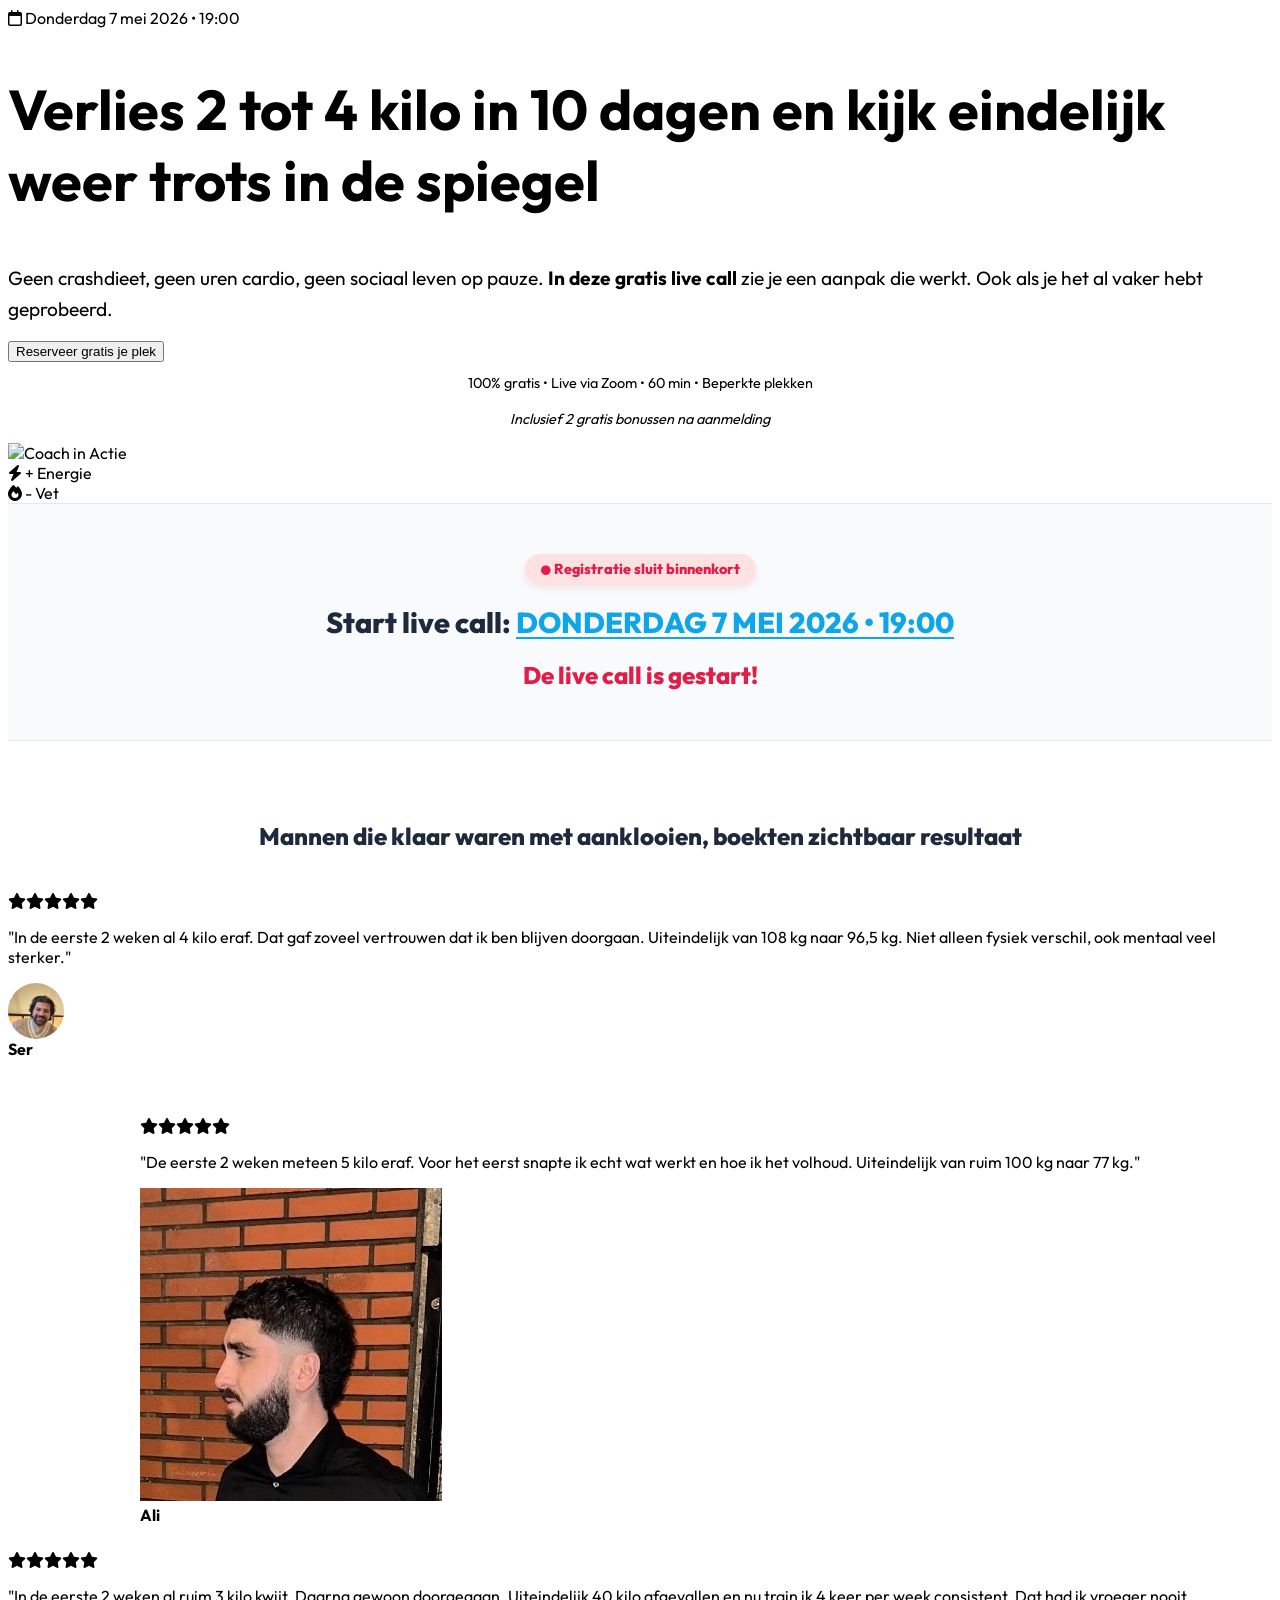
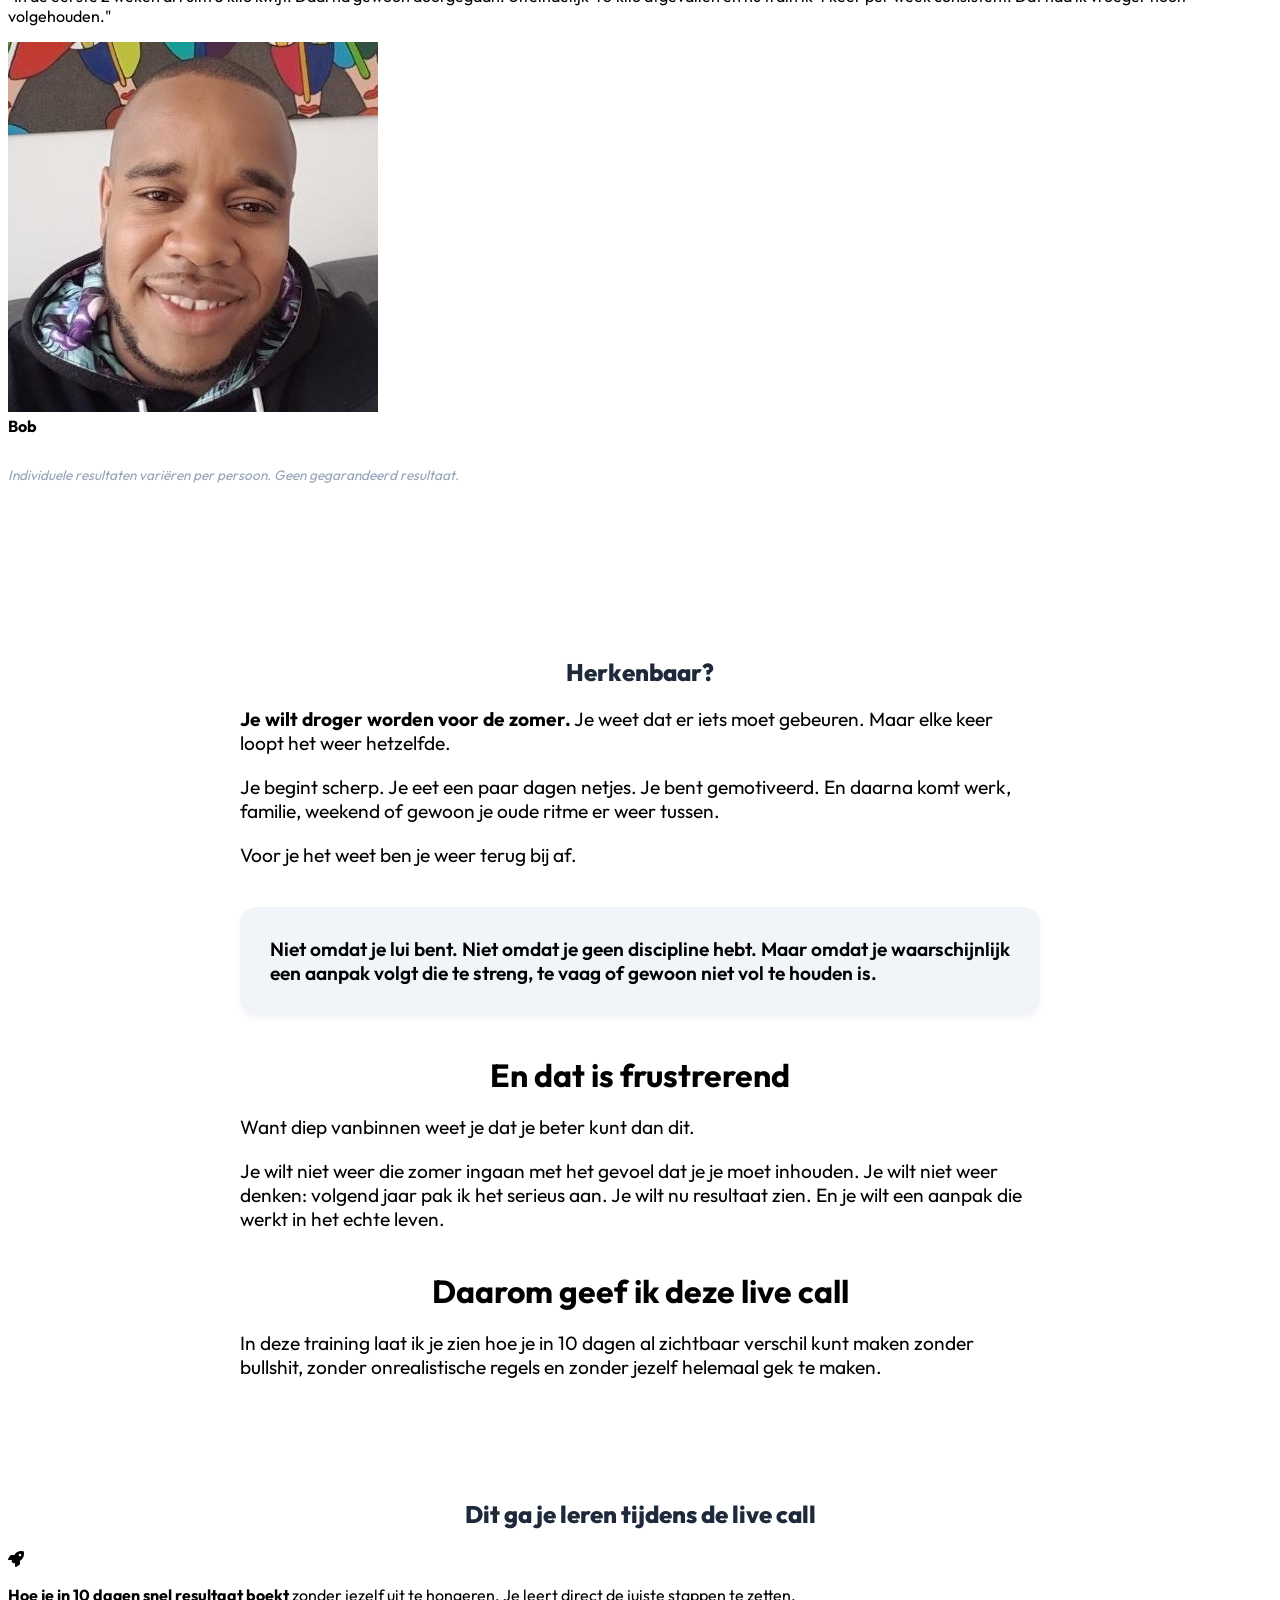
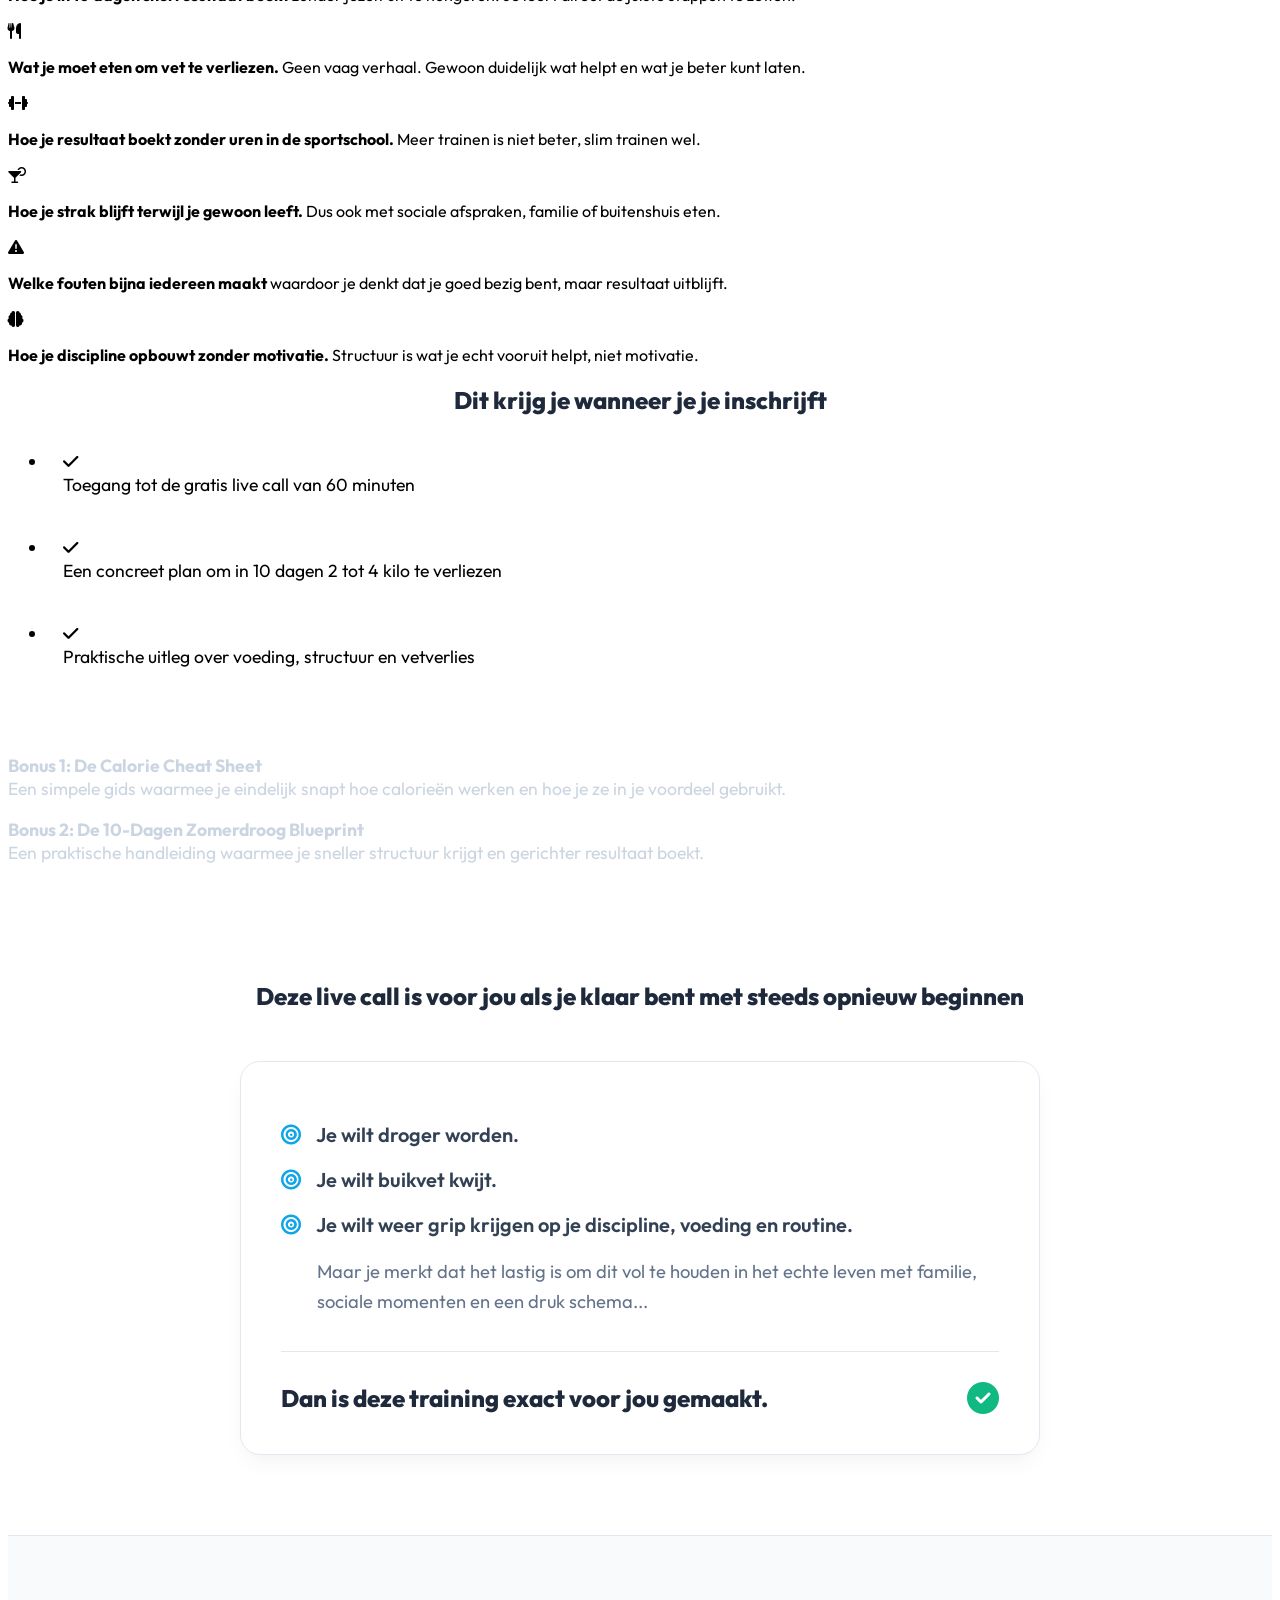
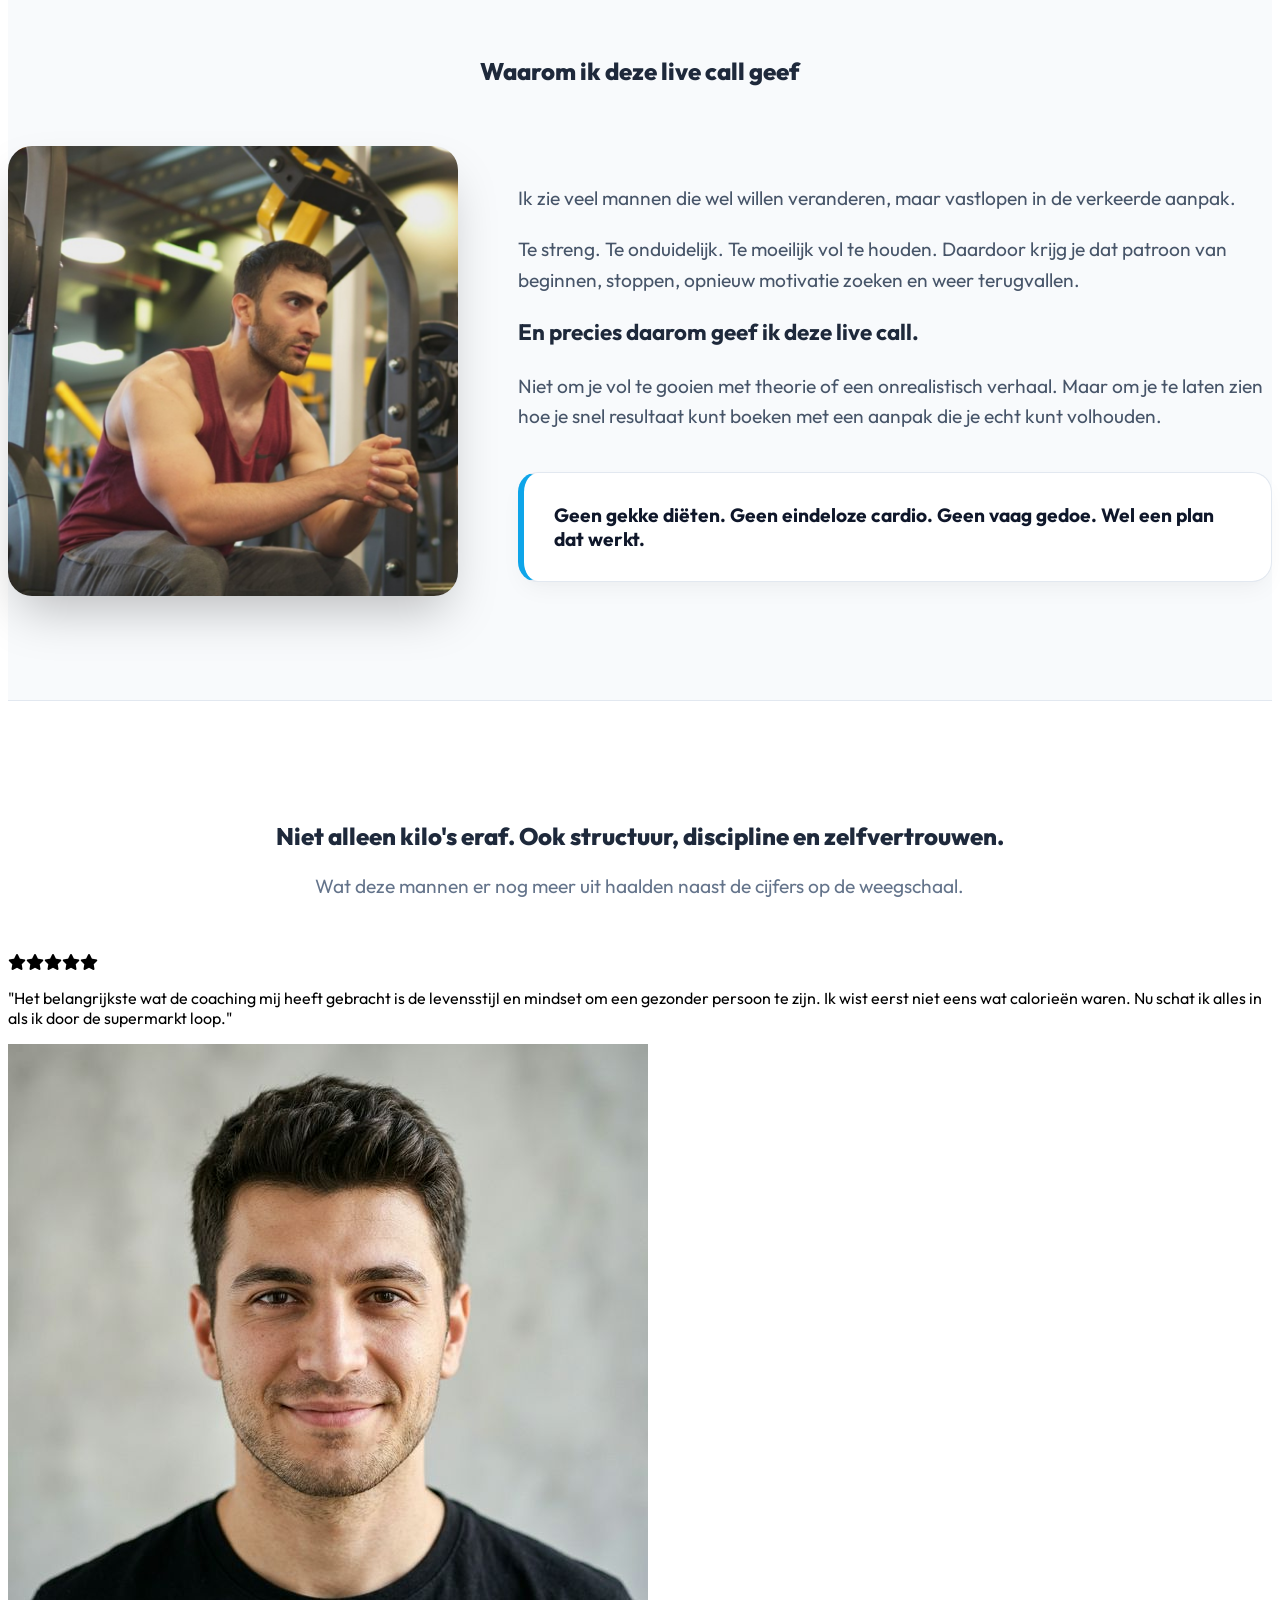
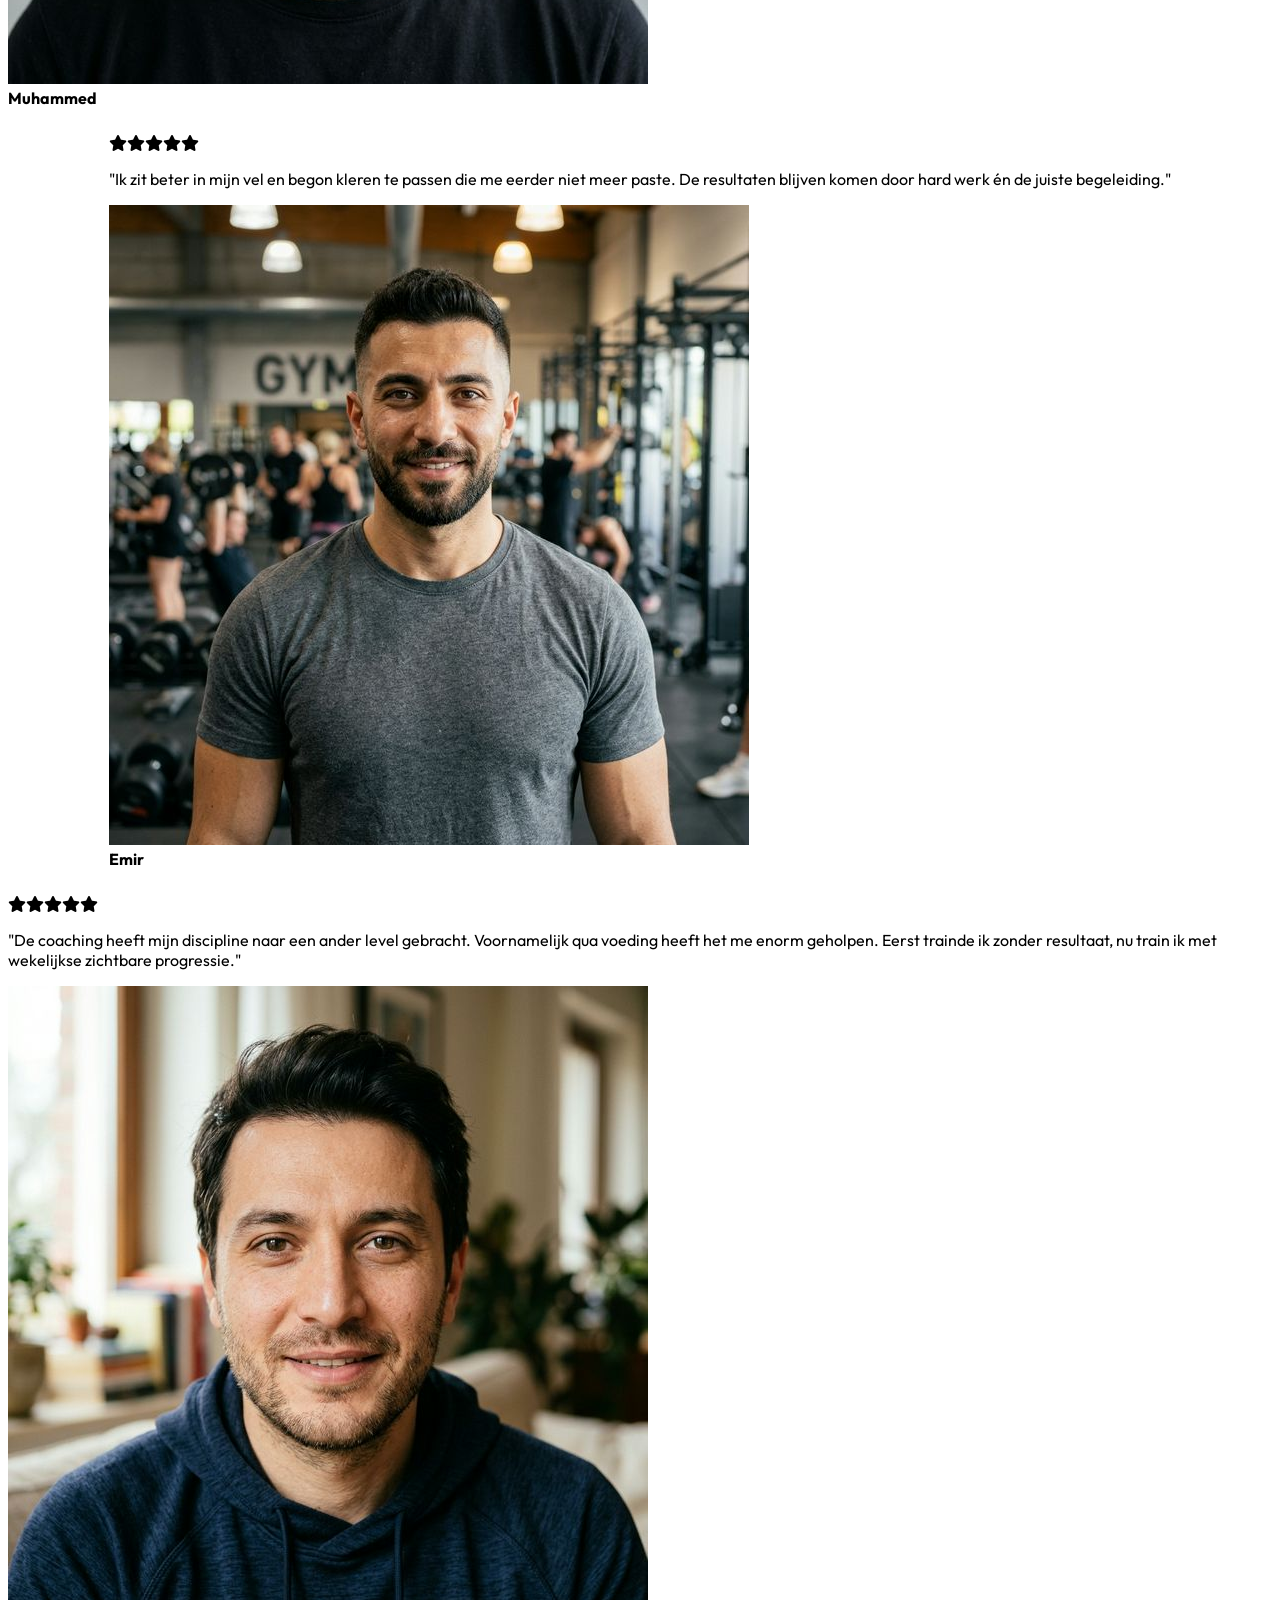
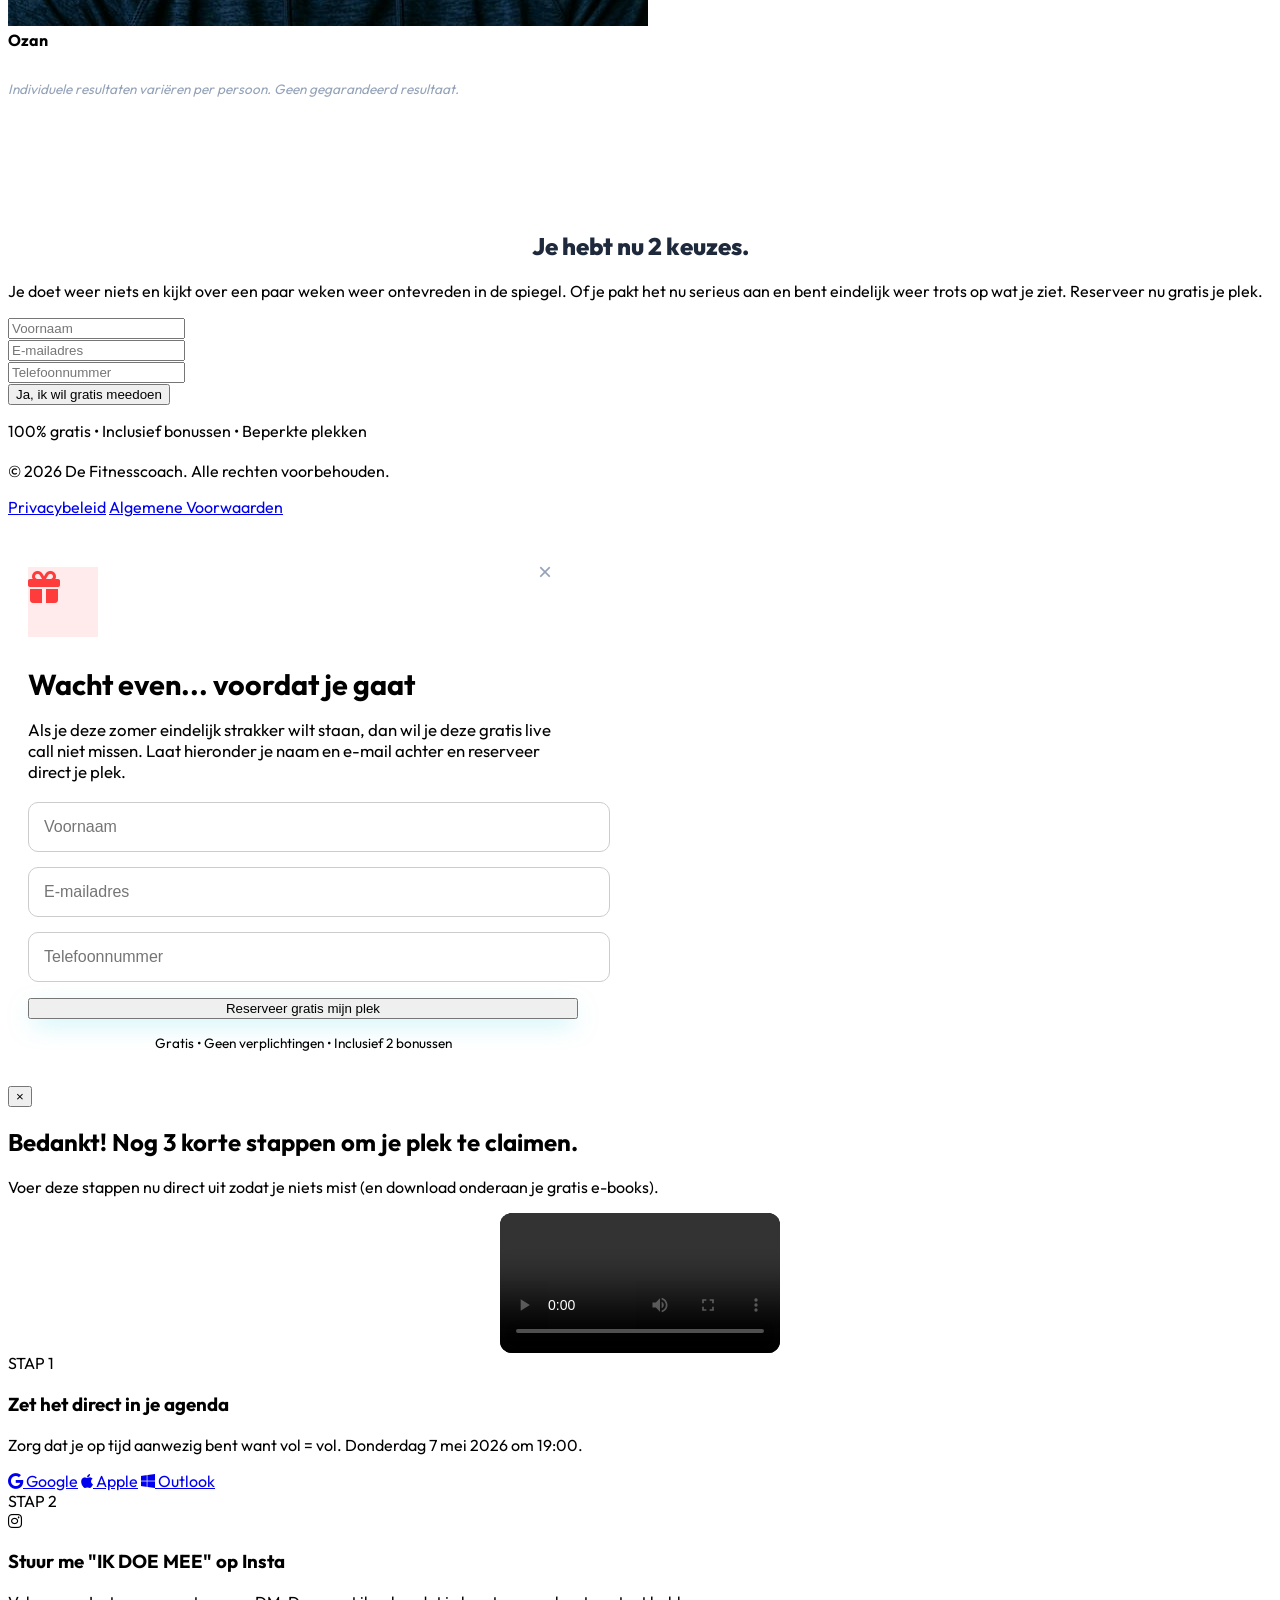
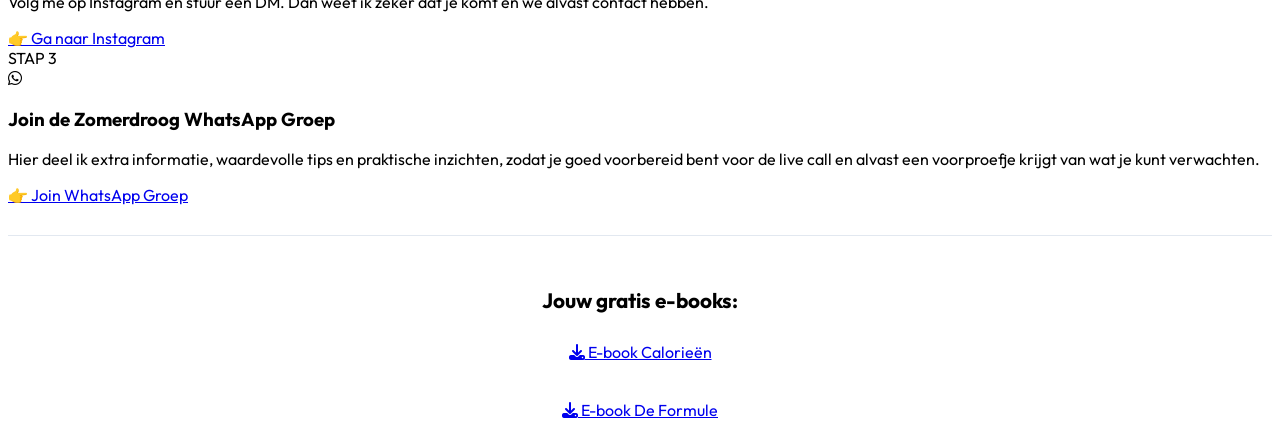
==== index.html @ 8782ac64 "fix(about): rename about-coach.png to .jpg to match real file type Bestand was JPEG-data met een mis" ====
<!DOCTYPE html>
<html lang="nl">
<head>
    <meta charset="UTF-8">
    <meta name="viewport" content="width=device-width, initial-scale=1.0">
    <title>Zomer Droog Challenge | Gratis live call 7 mei 2026 | De Fitnesscoach</title>
    <!-- Google Fonts -->
    <link rel="preconnect" href="https://fonts.googleapis.com">
    <link rel="preconnect" href="https://fonts.gstatic.com" crossorigin>
    <link href="https://fonts.googleapis.com/css2?family=Outfit:wght@300;400;600;700;800&display=swap" rel="stylesheet">
    <!-- FontAwesome -->
    <link rel="stylesheet" href="https://cdnjs.cloudflare.com/ajax/libs/font-awesome/6.4.0/css/all.min.css">
    <link rel="stylesheet" href="https://zomerdroog-webinar.vercel.app/style.css?v=2.0.0">

    <!-- Meta Pixel Code -->
    <script>
    !function(f,b,e,v,n,t,s)
    {if(f.fbq)return;n=f.fbq=function(){n.callMethod?
    n.callMethod.apply(n,arguments):n.queue.push(arguments)};
    if(!f._fbq)f._fbq=n;n.push=n;n.loaded=!0;n.version='2.0';
    n.queue=[];t=b.createElement(e);t.async=!0;
    t.src=v;s=b.getElementsByTagName(e)[0];
    s.parentNode.insertBefore(t,s)}(window, document,'script',
    'https://connect.facebook.net/en_US/fbevents.js');
    // We send Variant A to facebook to track for the future tool
    fbq('init', '1420714789305158');
    fbq('track', 'PageView', { variant: 'A' });
    </script>
    <noscript><img height="1" width="1" style="display:none"
    src="https://www.facebook.com/tr?id=1420714789305158&ev=PageView&noscript=1"
    /></noscript>
    <!-- End Meta Pixel Code -->

    <style>
        body { font-family: 'Outfit', sans-serif; }
        .section-white { background-color: #ffffff !important; }
        .section-gray { background-color: #f8fafc !important; border-top: 1px solid #e2e8f0; border-bottom: 1px solid #e2e8f0; }
        .section-title { text-align: center; color: #1e293b; font-weight: 800; }
        
        .vantafit-card {
            background: #ffffff; 
            border: 1px solid #e2e8f0; 
            padding: 40px; 
            border-radius: 20px; 
            box-shadow: 0 10px 25px -5px rgba(0, 0, 0, 0.05), 0 8px 10px -6px rgba(0, 0, 0, 0.01);
            text-align: left;
        }

        .countdown-container { display: flex; justify-content: center; gap: 15px; margin-top: 20px; }
        .countdown-box { background: #1e293b; color: white; padding: 15px 20px; border-radius: 12px; min-width: 80px; text-align: center; box-shadow: 0 10px 15px -3px rgba(0,0,0,0.1); }
        .countdown-number { font-size: 2.2rem; font-weight: 800; line-height: 1; }
        .countdown-label { font-size: 0.75rem; text-transform: uppercase; letter-spacing: 1px; color: #94a3b8; display: block; margin-top: 5px; font-weight: 600; }

        .pas-section { background-color: var(--bg-light); padding: 80px 0; }
        .pas-content { max-width: 800px; margin: 0 auto; text-align: center;}
        .pas-content p { font-size: 1.2rem; margin-bottom: 20px; text-align: left;}
        .pas-highlight { background: #f1f5f9; border-radius: 16px; padding: 30px; margin: 40px 0; font-weight: 600; text-align: center; box-shadow: 0 4px 6px -1px rgba(0,0,0,0.05); }
        
        .sticky-mobile-cta { display: none; position: fixed; bottom: 0; left: 0; width: 100%; background: #ffffff; padding: 15px; box-shadow: 0 -5px 15px rgba(0,0,0,0.1); z-index: 900; }
        @media (max-width: 768px) { .sticky-mobile-cta { display: block; } .about-container { flex-direction: column; } .vantafit-card { padding: 25px; } }

        .popup-modal { position: fixed; top: 0; left: 0; width: 100%; height: 100%; background: rgba(0,0,0,0.6); backdrop-filter: blur(5px); z-index: 1000; display: none; align-items: center; justify-content: center; opacity: 0; transition: opacity 0.3s; }
        .popup-modal.show { display: flex; opacity: 1; }
        .popup-content { background: #fff; padding: 40px; border-radius: 20px; max-width: 450px; width: 90%; position: relative; transform: scale(0.9); transition: transform 0.3s; }
        .popup-modal.show .popup-content { transform: scale(1); }
        .close-popup { position: absolute; top: 15px; right: 20px; font-size: 24px; background: none; border: none; cursor: pointer; color: #94a3b8; }
        .close-popup:hover { color: #1e2a31; }
    </style>
</head>
<body>
    <!-- Hidden iframe for silent form submissions -->
    <iframe name="hidden_iframe" id="hidden_iframe" style="display:none;"></iframe>

    <!-- Popup Form (Triggers from Hero & Mobile Sticky) -->
    <div id="enroll-modal" class="popup-modal">
        <div class="popup-content text-center">
            <button class="close-popup" onclick="closeEnrollModal()">&times;</button>
            <h3 style="font-size: 1.8rem; margin-bottom: 10px;">Reserveer gratis je plek</h3>
            <p style="font-size: 1rem; color: var(--text-muted); margin-bottom: 25px;">Laat hieronder je naam en e-mail achter om direct je plek te bemachtigen.</p>
            
            <form class="optin-form" action="https://defitnesscoach.activehosted.com/proc.php" method="POST">
                <input type="hidden" name="u" value="8" />
                <input type="hidden" name="f" value="8" />
                <input type="hidden" name="s" />
                <input type="hidden" name="c" value="0" />
                <input type="hidden" name="m" value="0" />
                <input type="hidden" name="act" value="sub" />
                <input type="hidden" name="v" value="2" />
                <input type="hidden" name="or" value="9a091e8d-ec0c-4a19-a2ee-9b3ac3ea4986" />
                
                <div class="form-group">
                    <input type="text" name="firstname" placeholder="Voornaam" required style="width: 100%; padding: 15px; border-radius: 10px; border: 1px solid #ccc; font-size: 1rem;">
                </div>
                <div class="form-group" style="margin-top: 15px;">
                    <input type="email" name="email" placeholder="E-mailadres" required style="width: 100%; padding: 15px; border-radius: 10px; border: 1px solid #ccc; font-size: 1rem;">
                </div>
                <div class="form-group" style="margin-top: 15px;">
                    <input type="tel" name="phone" placeholder="Telefoonnummer" required pattern="[0-9+\s\-()]{8,}" style="width: 100%; padding: 15px; border-radius: 10px; border: 1px solid #ccc; font-size: 1rem;">
                </div>
                <button type="submit" class="btn btn-primary btn-large cta-btn" style="width: 100%; margin-top: 15px;">
                    Ja, ik wil gratis meedoen
                </button>
            </form>
            <p style="font-size: 0.85rem; margin-top: 15px; color: var(--text-muted);">100% gratis &bull; Inclusief bonussen &bull; Beperkte plekken</p>
        </div>
    </div>

    <!-- 1. Hero -->
    <section class="hero">
        <div class="container hero-content">
            <div class="hero-text">
                <div class="badge"><i class="fa-regular fa-calendar"></i> Donderdag 7 mei 2026 &bull; 19:00</div>
                <h1 class="headline" style="font-size: 3.5rem;">Verlies 2 tot 4 kilo in 10 dagen en kijk eindelijk weer trots in de spiegel</h1>
                <h2 class="subheadline" style="font-size: 1.2rem; font-weight: 400; line-height: 1.6;">Geen crashdieet, geen uren cardio, geen sociaal leven op pauze. <strong>In deze gratis live call</strong> zie je een aanpak die werkt. Ook als je het al vaker hebt geprobeerd.</h2>
                
                <button onclick="openEnrollModal()" class="btn btn-primary btn-large">Reserveer gratis je plek</button>
                <p class="fud-text text-sm mt-2 opacity-80" style="font-size: 0.9em; margin-top: 12px; text-align: center;">100% gratis &bull; Live via Zoom &bull; 60 min &bull; Beperkte plekken<br><br><i>Inclusief 2 gratis bonussen na aanmelding</i></p>
            </div>
            <div class="hero-image">
                <div class="image-wrapper">
                    <img src="https://zomerdroog-webinar.vercel.app/hero.jpg" alt="Coach in Actie" class="real-hero-image">
                    <div class="floating-badge top-right">
                        <i class="fa-solid fa-bolt"></i> + Energie
                    </div>
                    <div class="floating-badge bottom-left">
                        <i class="fa-solid fa-fire"></i> - Vet
                    </div>
                </div>
            </div>
        </div>
    </section>

    <!-- Urgency Timer Banner -->
    <div class="section-gray" style="padding: 50px 20px; text-align: center; position: relative; z-index: 10;">
        <div style="max-width: 800px; margin: 0 auto;">
            <div style="display: inline-block; background: #fee2e2; color: #e11d48; font-weight: 800; padding: 6px 16px; border-radius: 20px; font-size: 0.9rem; margin-bottom: 20px; box-shadow: 0 4px 6px rgba(225, 29, 72, 0.1);">
                <i class="fa-solid fa-circle" style="font-size: 0.6rem; animation: pulse 2s infinite;"></i> Registratie sluit binnenkort
            </div>
            <h3 style="font-size: 1.8rem; font-weight: 800; margin: 0 0 20px 0; color: #1e293b;">
                Start live call: <span style="color: #0ea5e9; text-decoration: underline; text-underline-offset: 4px;">DONDERDAG 7 MEI 2026 &bull; 19:00</span>
            </h3>
            <div class="countdown-container" id="countdownBanner">
                <div class="countdown-box"><div class="countdown-number" id="cd-days">00</div><span class="countdown-label">Dagen</span></div>
                <div class="countdown-box"><div class="countdown-number" id="cd-hours">00</div><span class="countdown-label">Uren</span></div>
                <div class="countdown-box"><div class="countdown-number" id="cd-mins">00</div><span class="countdown-label">Min</span></div>
                <div class="countdown-box"><div class="countdown-number" id="cd-secs">00</div><span class="countdown-label">Sec</span></div>
            </div>
        </div>
    </div>

    <!-- 2. Direct sociaal bewijs onder de hero -->
    <section class="wall-of-love-section section" style="padding: 60px 0;">
        <div class="container text-center">
            <h2 class="section-title" style="margin-bottom: 20px;">Mannen die klaar waren met aanklooien, boekten zichtbaar resultaat</h2>

            <div class="wall-grid mt-large" style="display: flex; justify-content: center; flex-wrap: wrap; gap: 25px; margin-top: 40px;">
                <div class="wall-col review-card" style="min-height: 200px;">
                    <div class="stars"><i class="fa-solid fa-star"></i><i class="fa-solid fa-star"></i><i class="fa-solid fa-star"></i><i class="fa-solid fa-star"></i><i class="fa-solid fa-star"></i></div>
                    <p class="review-text">"In de eerste 2 weken al 4 kilo eraf. Dat gaf zoveel vertrouwen dat ik ben blijven doorgaan. Uiteindelijk van 108 kg naar 96,5 kg. Niet alleen fysiek verschil, ook mentaal veel sterker."</p>
                    <div class="review-author">
                        <div style="width: 56px; height: 56px; border-radius: 50%; overflow: hidden; border: 2px solid var(--accent-cyan); margin-right: 10px; flex-shrink: 0; box-sizing: content-box;">
                            <img src="Tekst Reviews/ser.jpeg" alt="Ser" style="width: 100%; height: 100%; object-fit: cover; object-position: 50% 22%; transform: scale(1.5); transform-origin: 50% 50%; border: none; display: block;">
                        </div>
                        <div class="author-info"><strong>Ser</strong></div>
                    </div>
                </div>
                <div class="wall-col review-card" style="min-height: 200px;">
                    <div class="stars"><i class="fa-solid fa-star"></i><i class="fa-solid fa-star"></i><i class="fa-solid fa-star"></i><i class="fa-solid fa-star"></i><i class="fa-solid fa-star"></i></div>
                    <p class="review-text">"De eerste 2 weken meteen 5 kilo eraf. Voor het eerst snapte ik echt wat werkt en hoe ik het volhoud. Uiteindelijk van ruim 100 kg naar 77 kg."</p>
                    <div class="review-author">
                        <img src="Tekst Reviews/ali.jpg" alt="Ali">
                        <div class="author-info"><strong>Ali</strong></div>
                    </div>
                </div>
                <div class="wall-col review-card" style="min-height: 200px;">
                    <div class="stars"><i class="fa-solid fa-star"></i><i class="fa-solid fa-star"></i><i class="fa-solid fa-star"></i><i class="fa-solid fa-star"></i><i class="fa-solid fa-star"></i></div>
                    <p class="review-text">"In de eerste 2 weken al ruim 3 kilo kwijt. Daarna gewoon doorgegaan. Uiteindelijk 40 kilo afgevallen en nu train ik 4 keer per week consistent. Dat had ik vroeger nooit volgehouden."</p>
                    <div class="review-author">
                        <img src="Tekst Reviews/bob.jpg" alt="Bob">
                        <div class="author-info"><strong>Bob</strong></div>
                    </div>
                </div>
            </div>
            <p style="margin-top: 30px; font-size: 0.85rem; color: #94a3b8; font-style: italic;">Individuele resultaten variëren per persoon. Geen gegarandeerd resultaat.</p>
        </div>
    </section>

    <!-- 3. PAS-sectie (Problem, Agitation, Solution) -->
    <section class="pas-section">
        <div class="container pas-content">
            <h2 class="section-title">Herkenbaar?</h2>
            <p><strong>Je wilt droger worden voor de zomer.</strong> Je weet dat er iets moet gebeuren. Maar elke keer loopt het weer hetzelfde.</p>
            <p>Je begint scherp. Je eet een paar dagen netjes. Je bent gemotiveerd. En daarna komt werk, familie, weekend of gewoon je oude ritme er weer tussen.</p>
            <p>Voor je het weet ben je weer terug bij af.</p>
            
            <div class="pas-highlight">
                <p style="margin: 0; color: var(--primary-dark);">Niet omdat je lui bent. Niet omdat je geen discipline hebt. Maar omdat je waarschijnlijk een aanpak volgt die te streng, te vaag of gewoon niet vol te houden is.</p>
            </div>

            <h3 style="font-size: 2rem; margin-top: 40px; margin-bottom: 20px;">En dat is frustrerend</h3>
            <p>Want diep vanbinnen weet je dat je beter kunt dan dit.</p>
            <p>Je wilt niet weer die zomer ingaan met het gevoel dat je je moet inhouden. Je wilt niet weer denken: volgend jaar pak ik het serieus aan. Je wilt nu resultaat zien. En je wilt een aanpak die werkt in het echte leven.</p>

            <h3 style="font-size: 2rem; margin-top: 40px; margin-bottom: 20px;">Daarom geef ik deze live call</h3>
            <p>In deze training laat ik je zien hoe je in 10 dagen al zichtbaar verschil kunt maken zonder bullshit, zonder onrealistische regels en zonder jezelf helemaal gek te maken.</p>
        </div>
    </section>

    <!-- 4. Waardeproposities -->
    <section class="learn-section">
        <div class="container">
            <h2 class="section-title text-center">Dit ga je leren tijdens de live call</h2>
            <div class="features-grid">
                <div class="feature-card">
                    <div class="icon-wrap"><i class="fa-solid fa-rocket"></i></div>
                    <p><strong>Hoe je in 10 dagen snel resultaat boekt</strong> zonder jezelf uit te hongeren. Je leert direct de juiste stappen te zetten.</p>
                </div>
                <div class="feature-card">
                    <div class="icon-wrap"><i class="fa-solid fa-utensils"></i></div>
                    <p><strong>Wat je moet eten om vet te verliezen.</strong> Geen vaag verhaal. Gewoon duidelijk wat helpt en wat je beter kunt laten.</p>
                </div>
                <div class="feature-card">
                    <div class="icon-wrap"><i class="fa-solid fa-dumbbell"></i></div>
                    <p><strong>Hoe je resultaat boekt zonder uren in de sportschool.</strong> Meer trainen is niet beter, slim trainen wel.</p>
                </div>
                <div class="feature-card">
                    <div class="icon-wrap"><i class="fa-solid fa-martini-glass-citrus"></i></div>
                    <p><strong>Hoe je strak blijft terwijl je gewoon leeft.</strong> Dus ook met sociale afspraken, familie of buitenshuis eten.</p>
                </div>
                <div class="feature-card">
                    <div class="icon-wrap"><i class="fa-solid fa-triangle-exclamation"></i></div>
                    <p><strong>Welke fouten bijna iedereen maakt</strong> waardoor je denkt dat je goed bezig bent, maar resultaat uitblijft.</p>
                </div>
                <div class="feature-card">
                    <div class="icon-wrap"><i class="fa-solid fa-brain"></i></div>
                    <p><strong>Hoe je discipline opbouwt zonder motivatie.</strong> Structuur is wat je echt vooruit helpt, niet motivatie.</p>
                </div>
            </div>
        </div>
    </section>

    <!-- 5. Wat krijg je precies? (Bonus sectie) -->
    <section class="bonus-section">
        <div class="container bonus-container">
            <div class="bonus-text">
                <h2 class="section-title text-white">Dit krijg je wanneer je je inschrijft</h2>
                <ul class="bonus-list" style="margin-bottom: 20px;">
                    <li style="margin-bottom: 10px; font-size: 1.1rem; padding: 15px;"><div class="check-icon"><i class="fa-solid fa-check"></i></div> Toegang tot de gratis live call van 60 minuten</li>
                    <li style="margin-bottom: 10px; font-size: 1.1rem; padding: 15px;"><div class="check-icon"><i class="fa-solid fa-check"></i></div> Een concreet plan om in 10 dagen 2 tot 4 kilo te verliezen</li>
                    <li style="margin-bottom: 10px; font-size: 1.1rem; padding: 15px;"><div class="check-icon"><i class="fa-solid fa-check"></i></div> Praktische uitleg over voeding, structuur en vetverlies</li>
                </ul>
                <h3 style="color: #fff; margin-top: 30px; margin-bottom: 15px;">Inclusief 2 extra bonussen:</h3>
                <p style="color: #cbd5e1; font-size: 1.1rem; margin-bottom: 10px;"><strong>Bonus 1: De Calorie Cheat Sheet</strong><br>Een simpele gids waarmee je eindelijk snapt hoe calorieën werken en hoe je ze in je voordeel gebruikt.</p>
                <p style="color: #cbd5e1; font-size: 1.1rem;"><strong>Bonus 2: De 10-Dagen Zomerdroog Blueprint</strong><br>Een praktische handleiding waarmee je sneller structuur krijgt en gerichter resultaat boekt.</p>
            </div>
            <div class="bonus-graphics">
                <div class="ebooks-stack">
                    <div class="ebook-shadow"></div>
                    <div class="ebook cover-1"></div>
                    <div class="ebook cover-2"></div>
                </div>
            </div>
        </div>
    </section>

    <!-- 6. Doelgroep (Variant B) -->
    <section class="audience-section section-white" style="padding: 80px 0;">
        <div class="container audience-content" style="max-width: 800px; margin: 0 auto;">
            <h2 class="section-title text-center" style="margin-bottom: 50px;">Deze live call is voor jou als je klaar bent met steeds opnieuw beginnen</h2>
            <div class="vantafit-card">
                <p style="font-size: 1.25rem; font-weight: 600; color: #334155; margin-bottom: 15px;"><i class="fa-solid fa-bullseye" style="color: #0ea5e9; margin-right: 12px; width: 20px;"></i> Je wilt droger worden.</p>
                <p style="font-size: 1.25rem; font-weight: 600; color: #334155; margin-bottom: 15px;"><i class="fa-solid fa-bullseye" style="color: #0ea5e9; margin-right: 12px; width: 20px;"></i> Je wilt buikvet kwijt.</p>
                <p style="font-size: 1.25rem; font-weight: 600; color: #334155; margin-bottom: 15px;"><i class="fa-solid fa-bullseye" style="color: #0ea5e9; margin-right: 12px; width: 20px;"></i> Je wilt weer grip krijgen op je discipline, voeding en routine.</p>
                <p style="font-size: 1.15rem; margin-bottom: 35px; color: #64748b; line-height: 1.6; margin-top: 20px; padding-left: 36px;">Maar je merkt dat het lastig is om dit vol te houden in het echte leven met familie, sociale momenten en een druk schema...</p>
                
                <div style="border-top: 1px solid #e2e8f0; padding-top: 30px; display: flex; align-items: center; justify-content: space-between;">
                    <h3 style="font-size: 1.5rem; color: #1e293b; margin: 0; font-weight: 800;">Dan is deze training exact voor jou gemaakt.</h3>
                    <i class="fa-solid fa-circle-check" style="color: #10b981; font-size: 2rem;"></i>
                </div>
            </div>
        </div>
    </section>

    <!-- 7. Over jou -->
    <section class="about-section section-gray" style="padding: 100px 0;">
        <div class="container">
            <h2 class="section-title text-center" style="margin-bottom: 60px;">Waarom ik deze live call geef</h2>
            <div class="about-container" style="display: flex; gap: 60px; align-items: center; justify-content: center;">
                <div class="about-image" style="flex: 1; text-align: center; max-width: 450px;">
                    <img src="about-coach.jpg" alt="Coach" style="width: 100%; border-radius: 24px; box-shadow: 0 25px 50px -12px rgba(0,0,0,0.25);">
                </div>
                <div class="about-text" style="flex: 1; text-align: left;">
                    <p style="font-size: 1.2rem; color: #475569; margin-bottom: 20px; line-height: 1.6;">Ik zie veel mannen die wel willen veranderen, maar vastlopen in de verkeerde aanpak.</p>
                    <p style="font-size: 1.2rem; color: #475569; margin-bottom: 20px; line-height: 1.6;">Te streng. Te onduidelijk. Te moeilijk vol te houden. Daardoor krijg je dat patroon van beginnen, stoppen, opnieuw motivatie zoeken en weer terugvallen.</p>
                    <p class="strong-text" style="font-size: 1.4rem; color: #1e293b; margin-bottom: 25px;"><strong>En precies daarom geef ik deze live call.</strong></p>
                    <p style="font-size: 1.2rem; color: #475569; margin-bottom: 40px; line-height: 1.6;">Niet om je vol te gooien met theorie of een onrealistisch verhaal. Maar om je te laten zien hoe je snel resultaat kunt boeken met een aanpak die je echt kunt volhouden.</p>
                    <div class="vantafit-card" style="background-color: #ffffff; padding: 30px; border-left: 6px solid #0ea5e9;">
                        <p style="margin: 0; font-weight: 700; color: #0f172a; font-size: 1.2rem;">Geen gekke diëten. Geen eindeloze cardio. Geen vaag gedoe. Wel een plan dat werkt.</p>
                    </div>
                </div>
            </div>
        </div>
    </section>

    <!-- 8. Sociaal bewijs blok 2 — non-kg outcomes -->
    <section class="wall-of-love-section section-white" style="padding: 100px 0;">
        <div class="container text-center">
            <h2 class="section-title" style="margin-bottom: 20px;">Niet alleen kilo's eraf. Ook structuur, discipline en zelfvertrouwen.</h2>
            <p style="max-width: 650px; margin: 0 auto 50px auto; font-size: 1.2rem; color: #64748b; line-height: 1.6;">Wat deze mannen er nog meer uit haalden naast de cijfers op de weegschaal.</p>

            <div class="wall-grid" style="display: flex; justify-content: center; flex-wrap: wrap; gap: 25px;">

                <div class="wall-col review-card" style="min-height: 220px;">
                    <div class="stars"><i class="fa-solid fa-star"></i><i class="fa-solid fa-star"></i><i class="fa-solid fa-star"></i><i class="fa-solid fa-star"></i><i class="fa-solid fa-star"></i></div>
                    <p class="review-text">"Het belangrijkste wat de coaching mij heeft gebracht is de levensstijl en mindset om een gezonder persoon te zijn. Ik wist eerst niet eens wat calorieën waren. Nu schat ik alles in als ik door de supermarkt loop."</p>
                    <div class="review-author">
                        <img src="Tekst Reviews/profile_1.png" alt="Muhammed">
                        <div class="author-info"><strong>Muhammed</strong></div>
                    </div>
                </div>

                <div class="wall-col review-card" style="min-height: 220px;">
                    <div class="stars"><i class="fa-solid fa-star"></i><i class="fa-solid fa-star"></i><i class="fa-solid fa-star"></i><i class="fa-solid fa-star"></i><i class="fa-solid fa-star"></i></div>
                    <p class="review-text">"Ik zit beter in mijn vel en begon kleren te passen die me eerder niet meer paste. De resultaten blijven komen door hard werk én de juiste begeleiding."</p>
                    <div class="review-author">
                        <img src="Tekst Reviews/profile_2.png" alt="Emir">
                        <div class="author-info"><strong>Emir</strong></div>
                    </div>
                </div>

                <div class="wall-col review-card" style="min-height: 220px;">
                    <div class="stars"><i class="fa-solid fa-star"></i><i class="fa-solid fa-star"></i><i class="fa-solid fa-star"></i><i class="fa-solid fa-star"></i><i class="fa-solid fa-star"></i></div>
                    <p class="review-text">"De coaching heeft mijn discipline naar een ander level gebracht. Voornamelijk qua voeding heeft het me enorm geholpen. Eerst trainde ik zonder resultaat, nu train ik met wekelijkse zichtbare progressie."</p>
                    <div class="review-author">
                        <img src="Tekst Reviews/profile_3.png" alt="Ozan">
                        <div class="author-info"><strong>Ozan</strong></div>
                    </div>
                </div>

            </div>
            <p style="margin-top: 30px; font-size: 0.85rem; color: #94a3b8; font-style: italic;">Individuele resultaten variëren per persoon. Geen gegarandeerd resultaat.</p>
        </div>
    </section>

    <!-- 9. Onderste conversiesectie -->
    <section id="cta" class="final-cta-section">
        <div class="container text-center cta-wrapper">
            <h2 class="section-title text-white">Je hebt nu 2 keuzes.</h2>
            <p class="cta-subtitle">Je doet weer niets en kijkt over een paar weken weer ontevreden in de spiegel. Of je pakt het nu serieus aan en bent eindelijk weer trots op wat je ziet. Reserveer nu gratis je plek.</p>
            
            <form class="optin-form" action="https://defitnesscoach.activehosted.com/proc.php" method="POST">
                <!-- ActiveCampaign hidden fields -->
                <input type="hidden" name="u" value="8" />
                <input type="hidden" name="f" value="8" />
                <input type="hidden" name="s" />
                <input type="hidden" name="c" value="0" />
                <input type="hidden" name="m" value="0" />
                <input type="hidden" name="act" value="sub" />
                <input type="hidden" name="v" value="2" />
                <input type="hidden" name="or" value="9a091e8d-ec0c-4a19-a2ee-9b3ac3ea4986" />
                
                <div class="form-group">
                    <input type="text" name="firstname" placeholder="Voornaam" required>
                </div>
                <div class="form-group">
                    <input type="email" name="email" placeholder="E-mailadres" required>
                </div>
                <div class="form-group">
                    <input type="tel" name="phone" placeholder="Telefoonnummer" required pattern="[0-9+\s\-()]{8,}">
                </div>
                <button type="submit" class="btn btn-primary btn-large cta-btn">
                    Ja, ik wil gratis meedoen
                </button>
            </form>
            <p class="secure-text text-white" style="margin-bottom: 20px;">100% gratis &bull; Inclusief bonussen &bull; Beperkte plekken</p>
        </div>
    </section>

    <footer class="footer">
        <div class="container">
            <div class="footer-content">
                <p>&copy; 2026 De Fitnesscoach. Alle rechten voorbehouden.</p>
                <div class="footer-links">
                    <a href="https://info.defitnesscoach.nl/privacy-voorwaarden/" target="_blank" rel="noopener">Privacybeleid</a>
                    <a href="https://info.defitnesscoach.nl/algemene-voorwaarden/" target="_blank" rel="noopener">Algemene Voorwaarden</a>
                </div>
            </div>
        </div>
    </footer>

    <!-- EXIT INTENT MODAL MET DIRECT INSCHRIJVEN -->
    <div id="exit-intent-modal" class="modal-overlay hidden" style="justify-content: center; align-items: center; padding: 20px;">
        <div class="modal-content" style="max-width: 550px; border-radius: 16px; margin: 0; transform: translateY(0);">
            <div class="modal-body" style="padding-top: 30px; position: relative;">
                <button onclick="closeExitIntent()" style="position: absolute; right: 20px; top: 20px; background: none; border: none; font-size: 24px; cursor: pointer; color: #94a3b8; transition: color 0.3s;" onmouseover="this.style.color='#1e2a31'" onmouseout="this.style.color='#94a3b8'">&times;</button>
                <div class="success-icon" style="background-color: rgba(255, 60, 60, 0.1); color: #ff3c3c; width: 70px; height: 70px; font-size: 32px; margin-bottom: 10px;">
                    <i class="fa-solid fa-gift"></i>
                </div>
                <h3 class="modal-title" style="font-size: 1.8rem; margin-bottom: 10px;">Wacht even... voordat je gaat</h3>
                <p class="modal-text" style="font-size: 1.05rem; margin-bottom: 20px;">Als je deze zomer eindelijk strakker wilt staan, dan wil je deze gratis live call niet missen. Laat hieronder je naam en e-mail achter en reserveer direct je plek.</p>
                
                <form class="optin-form" action="https://defitnesscoach.activehosted.com/proc.php" method="POST" style="width: 100%;">
                    <input type="hidden" name="u" value="8" />
                    <input type="hidden" name="f" value="8" />
                    <input type="hidden" name="s" />
                    <input type="hidden" name="c" value="0" />
                    <input type="hidden" name="m" value="0" />
                    <input type="hidden" name="act" value="sub" />
                    <input type="hidden" name="v" value="2" />
                    <input type="hidden" name="or" value="9a091e8d-ec0c-4a19-a2ee-9b3ac3ea4986" />
                    <div class="form-group" style="margin-bottom: 15px;">
                        <input type="text" name="firstname" placeholder="Voornaam" required style="width: 100%; padding: 15px; border-radius: 10px; border: 1px solid #ccc; font-size: 1rem;">
                    </div>
                    <div class="form-group" style="margin-bottom: 15px;">
                        <input type="email" name="email" placeholder="E-mailadres" required style="width: 100%; padding: 15px; border-radius: 10px; border: 1px solid #ccc; font-size: 1rem;">
                    </div>
                    <div class="form-group" style="margin-bottom: 15px;">
                        <input type="tel" name="phone" placeholder="Telefoonnummer" required pattern="[0-9+\s\-()]{8,}" style="width: 100%; padding: 15px; border-radius: 10px; border: 1px solid #ccc; font-size: 1rem;">
                    </div>
                    <button type="submit" class="btn btn-primary btn-large" style="width: 100%; box-shadow: 0 8px 24px -6px rgba(67, 216, 229, 0.5);">
                        Reserveer gratis mijn plek
                    </button>
                    <p style="font-size: 0.85rem; margin-top: 15px; color: var(--text-muted); text-align: center;">Gratis &bull; Geen verplichtingen &bull; Inclusief 2 bonussen</p>
                </form>
            </div>
        </div>
    </div>

    <!-- STICKY MOBILE CTA -->
    <div class="sticky-mobile-cta">
        <button onclick="openEnrollModal()" class="btn btn-primary btn-large" style="width: 100%; padding: 15px; font-size: 1.1rem; box-shadow: 0 8px 20px rgba(67,216,229,0.4);">
            Gratis meedoen
        </button>
    </div>

    <!-- Scripts -->
    <script>
        // Modal logic
        function openEnrollModal() {
            document.getElementById('enroll-modal').classList.add('show');
        }
        function closeEnrollModal() {
            document.getElementById('enroll-modal').classList.remove('show');
        }
        function closeSuccessModal() {
            document.getElementById('success-modal').classList.add('hidden');
            document.body.style.overflow = '';
        }
        
        // Exit Intent Modal variables & functions
        let hasShownExitIntent = false;
        
        function closeExitIntent() {
            document.getElementById('exit-intent-modal').classList.add('hidden');
        }

        // Trigger on mouse leave (desktop only — mobile heeft geen betrouwbare exit-intent signal)
        document.addEventListener("mouseleave", (e) => {
            if (e.clientY <= 0 && !hasShownExitIntent) {
                document.getElementById('exit-intent-modal').classList.remove('hidden');
                hasShownExitIntent = true;
            }
        });

        // Countdown Timer Logic
        const targetDate = new Date('2026-05-07T19:00:00').getTime();
        
        setInterval(function() {
            const now = new Date().getTime();
            const distance = targetDate - now;

            if (distance < 0) {
                document.getElementById('countdownBanner').innerHTML = '<div style="font-size:1.5rem; font-weight:800; color:#e11d48;">De live call is gestart!</div>';
                return;
            }

            const days = Math.floor(distance / (1000 * 60 * 60 * 24));
            const hours = Math.floor((distance % (1000 * 60 * 60 * 24)) / (1000 * 60 * 60));
            const minutes = Math.floor((distance % (1000 * 60 * 60)) / (1000 * 60));
            const seconds = Math.floor((distance % (1000 * 60)) / 1000);

            document.getElementById('cd-days').innerText = days.toString().padStart(2, '0');
            document.getElementById('cd-hours').innerText = hours.toString().padStart(2, '0');
            document.getElementById('cd-mins').innerText = minutes.toString().padStart(2, '0');
            document.getElementById('cd-secs').innerText = seconds.toString().padStart(2, '0');
        }, 1000);
    </script>
    <!-- Success Modal (Post-Optin 3 Steps) -->
    <div id="success-modal" class="modal-overlay hidden fullscreen-modal">
        <div class="modal-content">
            <button class="close-modal-btn" onclick="closeSuccessModal()">&times;</button>
            
            <div class="modal-header">
                <h2 class="modal-title">Bedankt! Nog <span class="accent">3 korte stappen</span> om je plek te claimen.</h2>
                <p class="modal-subtitle">Voer deze stappen nu direct uit zodat je niets mist (en download onderaan je gratis e-books).</p>
            </div>

            <div class="modal-body steps-container">
                
                <!-- Video boodschap -->
                <div class="step-card video-card">
                    <video controls playsinline preload="metadata"
                           style="display: block; width: 100%; max-width: 280px; height: auto; margin: 0 auto; border-radius: 12px; background: #000;">
                        <source src="welkom.mp4" type="video/mp4">
                        Je browser ondersteunt geen video. <a href="welkom.mp4">Download de video</a>.
                    </video>
                </div>

                <!-- STAP 1: Agenda -->
                <div class="step-card">
                    <div class="step-badge">STAP 1</div>
                    <h3>Zet het direct in je agenda</h3>
                    <p>Zorg dat je op tijd aanwezig bent want vol = vol. Donderdag 7 mei 2026 om 19:00.</p>
                    <div class="calendar-buttons">
                        <a href="https://calendar.google.com/calendar/render?action=TEMPLATE&text=Zomer+Droog+Live+Call&dates=20260507T170000Z/20260507T180000Z&details=De+Zomer+Droog+Live+Call+gaat+beginnen!+Klik+op+de+Zoom-link+om+in+te+loggen.%0A%0AZoom-Link%3A%0Ahttps%3A%2F%2Fus06web.zoom.us%2Fj%2F85944847617%3Fpwd%3Dn29tqgEjr8IzfTkz8Zay91O4bbTJte.1&location=Zoom" target="_blank" class="cal-btn"><i class="fa-brands fa-google"></i> Google</a>
                        <a href="#" onclick="downloadICS(event)" class="cal-btn"><i class="fa-brands fa-apple"></i> Apple</a>
                        <a href="https://outlook.live.com/calendar/0/deeplink/compose?path=/calendar/action/compose&subject=Zomer+Droog+Live+Call&startdt=2026-05-07T17:00:00Z&enddt=2026-05-07T18:00:00Z&body=De+Zomer+Droog+Live+Call+gaat+beginnen!+Klik+op+de+Zoom-link+om+in+te+loggen.%3Cbr%3E%3Cbr%3EZoom-Link%3A%3Cbr%3Ehttps%3A%2F%2Fus06web.zoom.us%2Fj%2F85944847617%3Fpwd%3Dn29tqgEjr8IzfTkz8Zay91O4bbTJte.1&location=Zoom" target="_blank" class="cal-btn"><i class="fa-brands fa-windows"></i> Outlook</a>
                    </div>
                </div>

                <!-- STAP 2: Instagram -->
                <div class="step-card instagram-card">
                    <div class="step-badge">STAP 2</div>
                    <div class="card-icon"><i class="fa-brands fa-instagram"></i></div>
                    <h3>Stuur me "IK DOE MEE" op Insta</h3>
                    <p>Volg me op Instagram en stuur een DM. Dan weet ik zeker dat je komt en we alvast contact hebben.</p>
                    <a href="https://www.instagram.com/_ertugrulcan?igsh=MTl5aTlqZWF6eW1hNQ==" target="_blank" class="btn btn-green">👉 Ga naar Instagram</a>
                </div>

                <!-- STAP 3: WhatsApp -->
                <div class="step-card whatsapp-card">
                    <div class="step-badge">STAP 3</div>
                    <div class="card-icon"><i class="fa-brands fa-whatsapp"></i></div>
                    <h3>Join de Zomerdroog WhatsApp Groep</h3>
                    <p>Hier deel ik extra informatie, waardevolle tips en praktische inzichten, zodat je goed voorbereid bent voor de live call en alvast een voorproefje krijgt van wat je kunt verwachten.</p>
                    <a href="https://chat.whatsapp.com/DRc4afxdYngApX5UTdddQJ?mode=gi_t" target="_blank" class="btn btn-green">👉 Join WhatsApp Groep</a>
                </div>
                
                <!-- Bonus Downloads -->
                <div class="bonus-downloads" style="margin-top: 30px; border-top: 1px solid #e2e8f0; padding-top: 30px; text-align: center;">
                    <h3 style="color: var(--primary-dark); margin-bottom: 15px; font-size: 1.3rem;">Jouw gratis e-books:</h3>
                    <div style="display: flex; flex-direction: column; gap: 10px;">
                        <a href="https://drive.google.com/file/d/1K5x4DWn4Qihg7B-xqx1PMeYSisq738tC/view?usp=sharing" target="_blank" class="btn btn-primary" style="padding: 14px 24px; font-size: 1rem;"><i class="fa-solid fa-download"></i> E-book Calorieën</a>
                        <a href="https://drive.google.com/file/d/14U29TRbqBVb4XexBjM0NOZjlxM68Uzs-/view?usp=sharing" target="_blank" class="btn btn-primary" style="padding: 14px 24px; font-size: 1rem;"><i class="fa-solid fa-download"></i> E-book De Formule</a>
                    </div>
                </div>

            </div>
        </div>
    </div>

    <!-- Scripts -->
    <script>
        function downloadICS(e) {
            e.preventDefault();
            const icsData = `BEGIN:VCALENDAR
VERSION:2.0
PRODID:-//De Fitnesscoach//NONSGML v1.0//EN
BEGIN:VEVENT
UID:${new Date().getTime()}@defitnesscoach.nl
DTSTAMP:20260428T000000Z
DTSTART:20260507T170000Z
DTEND:20260507T180000Z
SUMMARY:Zomer Droog Live Call
DESCRIPTION:De Zomer Droog Live Call gaat beginnen! Klik op de Zoom-link om in te loggen.\\n\\nZoom Link:\\nhttps://us06web.zoom.us/j/85944847617?pwd=n29tqgEjr8IzfTkz8Zay91O4bbTJte.1
LOCATION:Zoom
END:VEVENT
END:VCALENDAR`;

            const blob = new Blob([icsData], { type: 'text/calendar;charset=utf-8' });
            const url = window.URL.createObjectURL(blob);
            const a = document.createElement('a');
            a.href = url;
            a.download = 'live-call-fitnesscoach.ics';
            document.body.appendChild(a);
            a.click();
            window.URL.revokeObjectURL(url);
            document.body.removeChild(a);
        }
    </script>
    <script src="./form.js"></script>
</body>
</html>
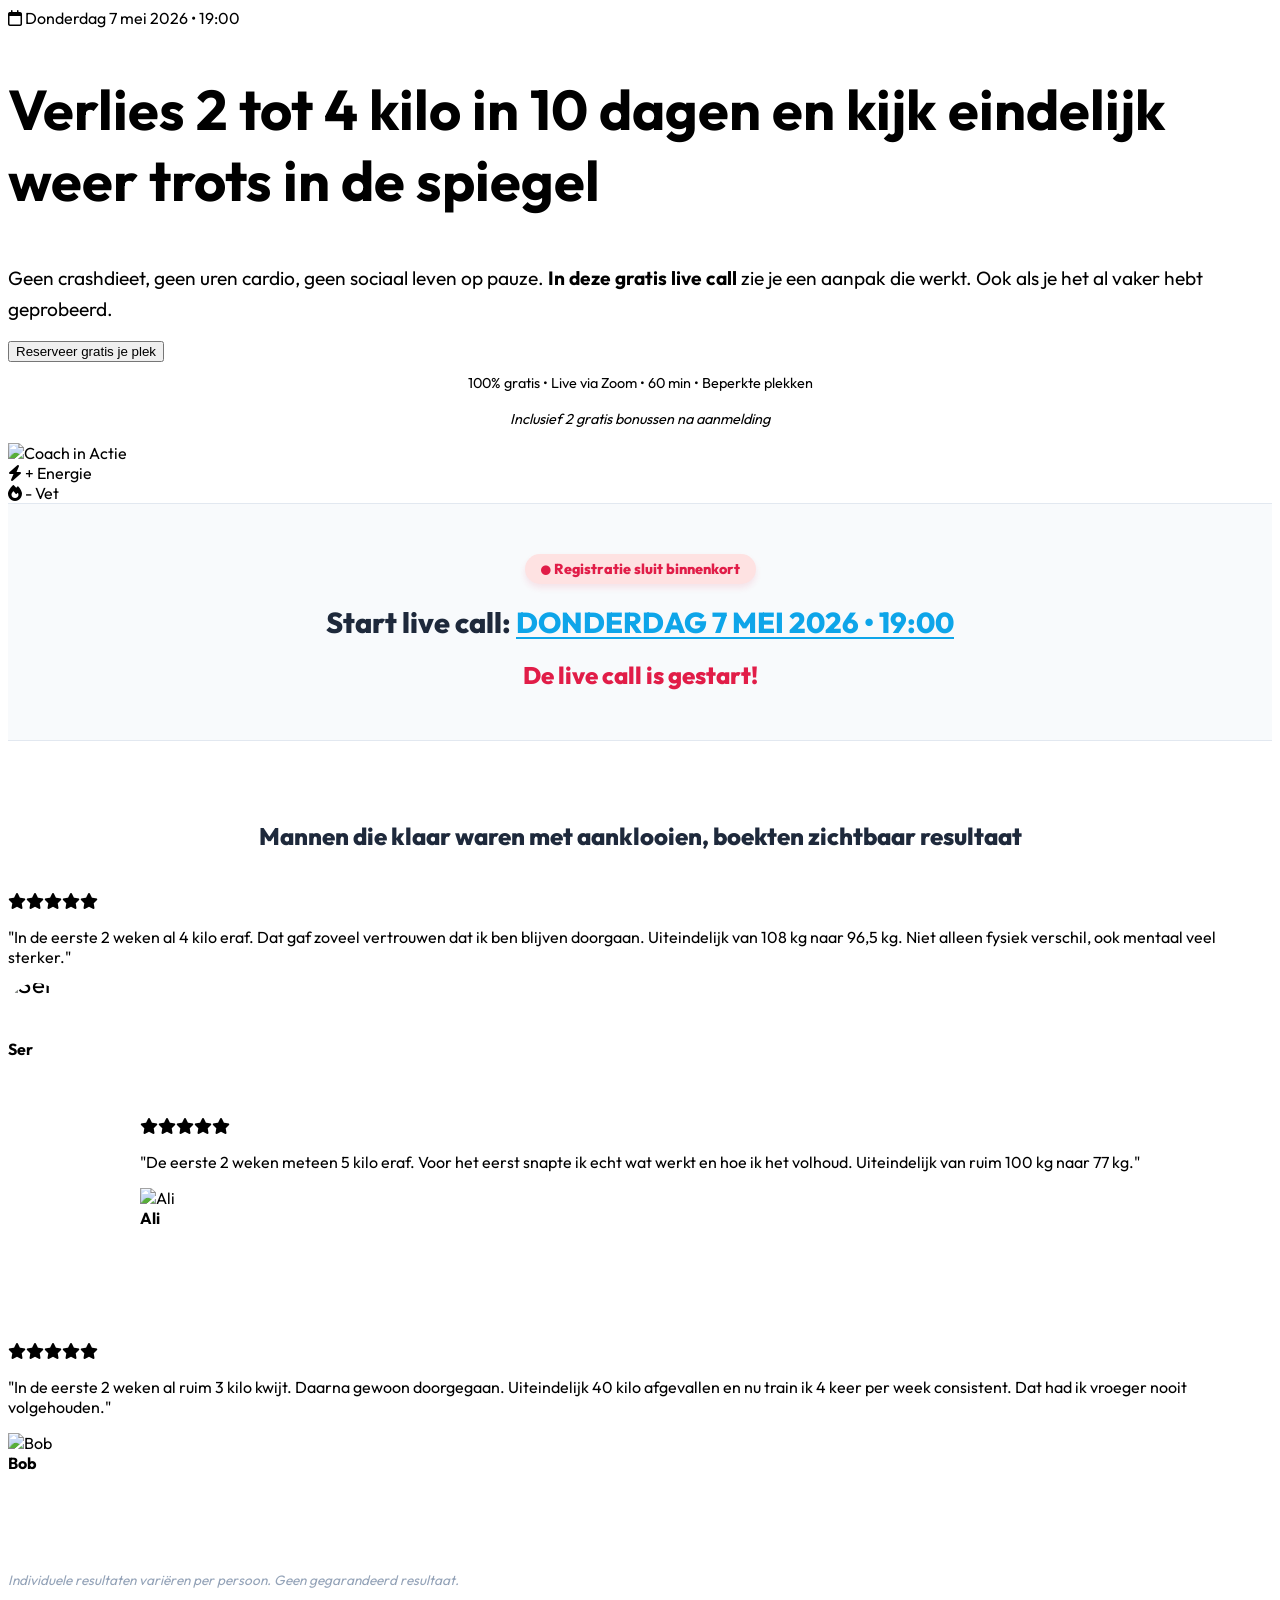
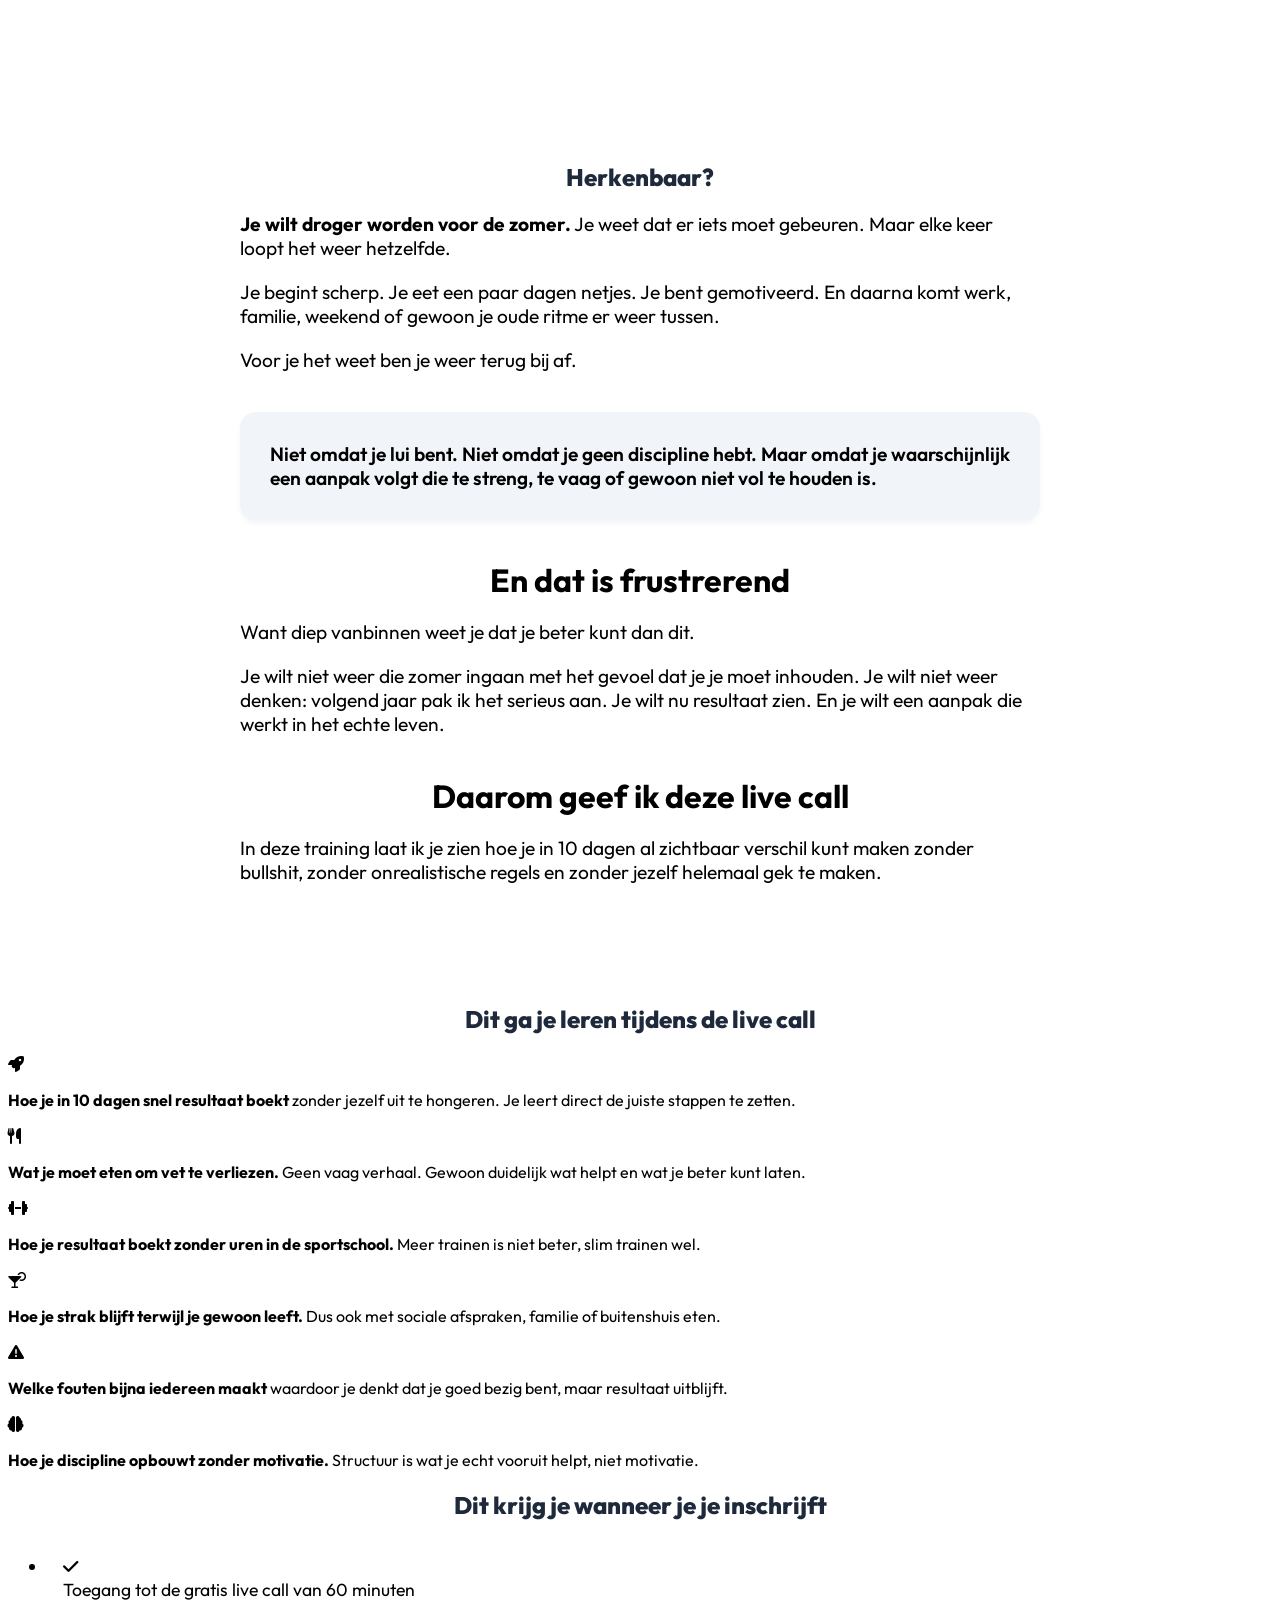
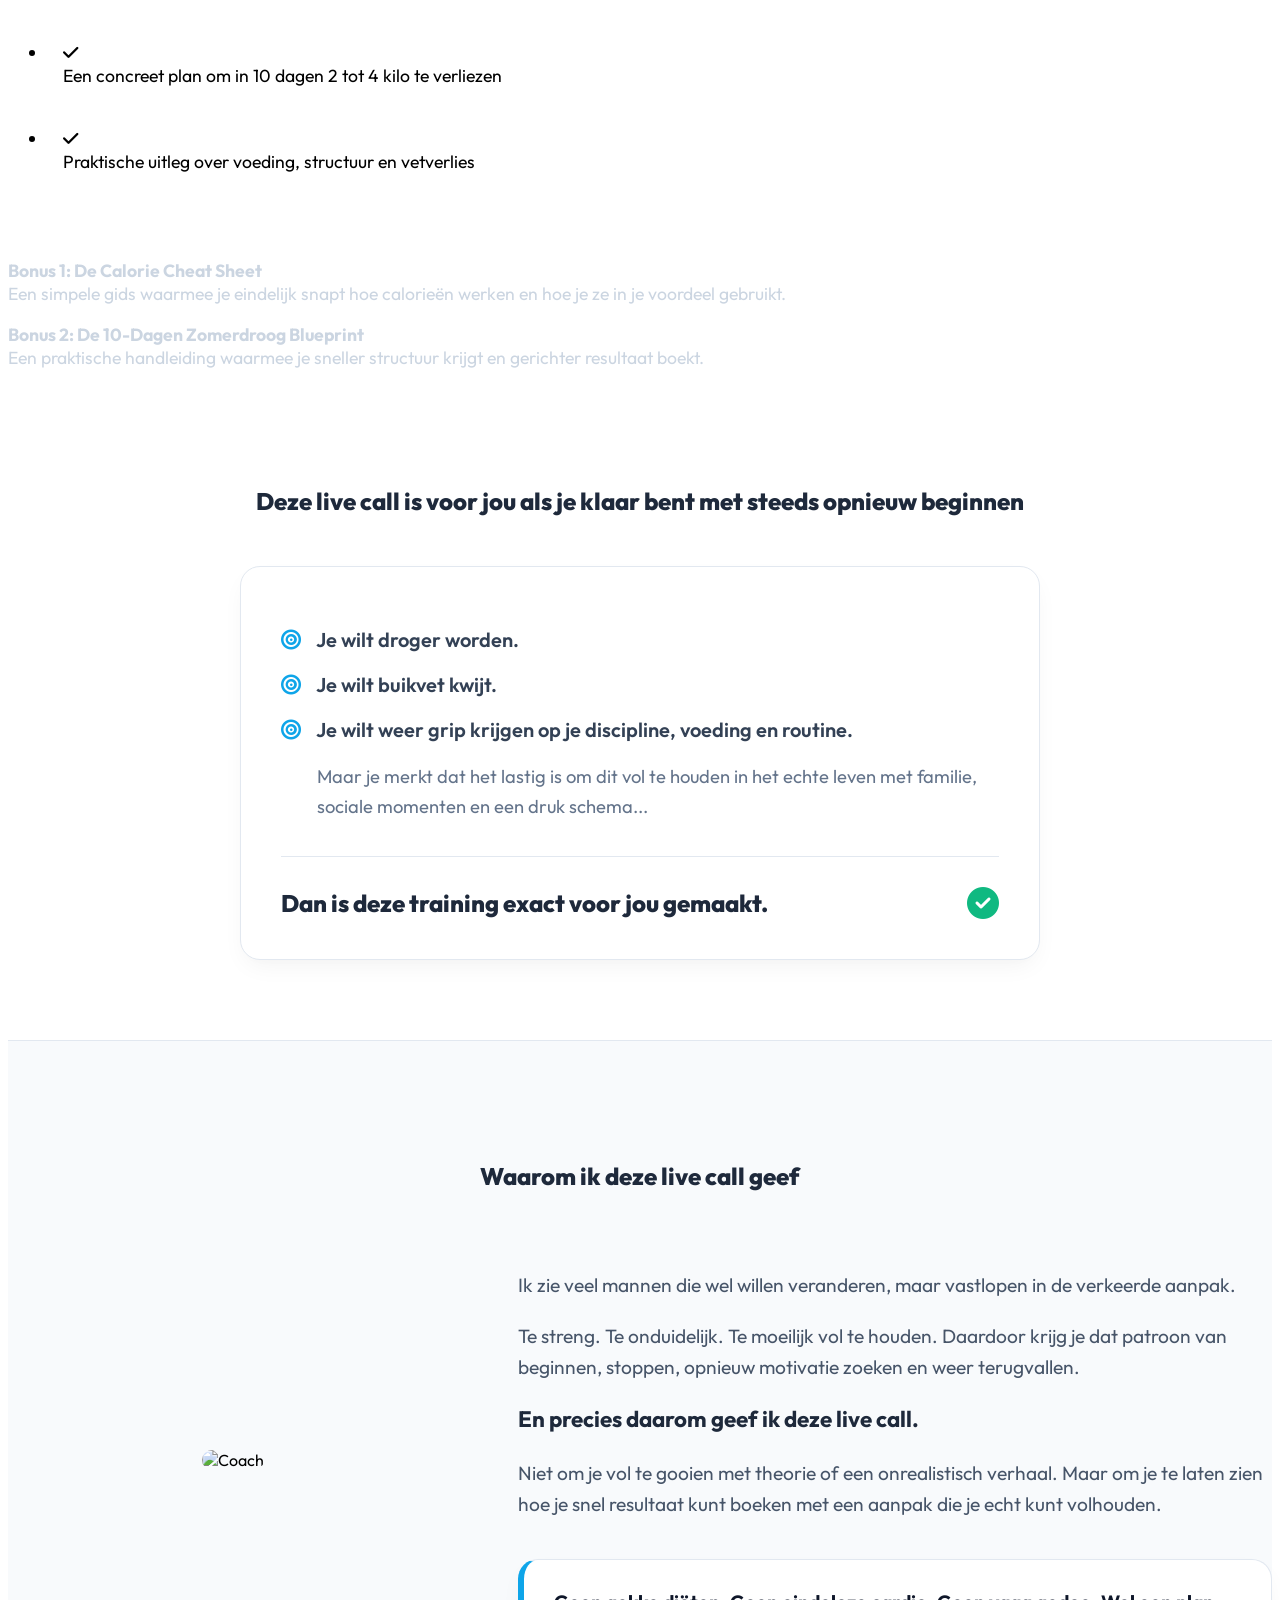
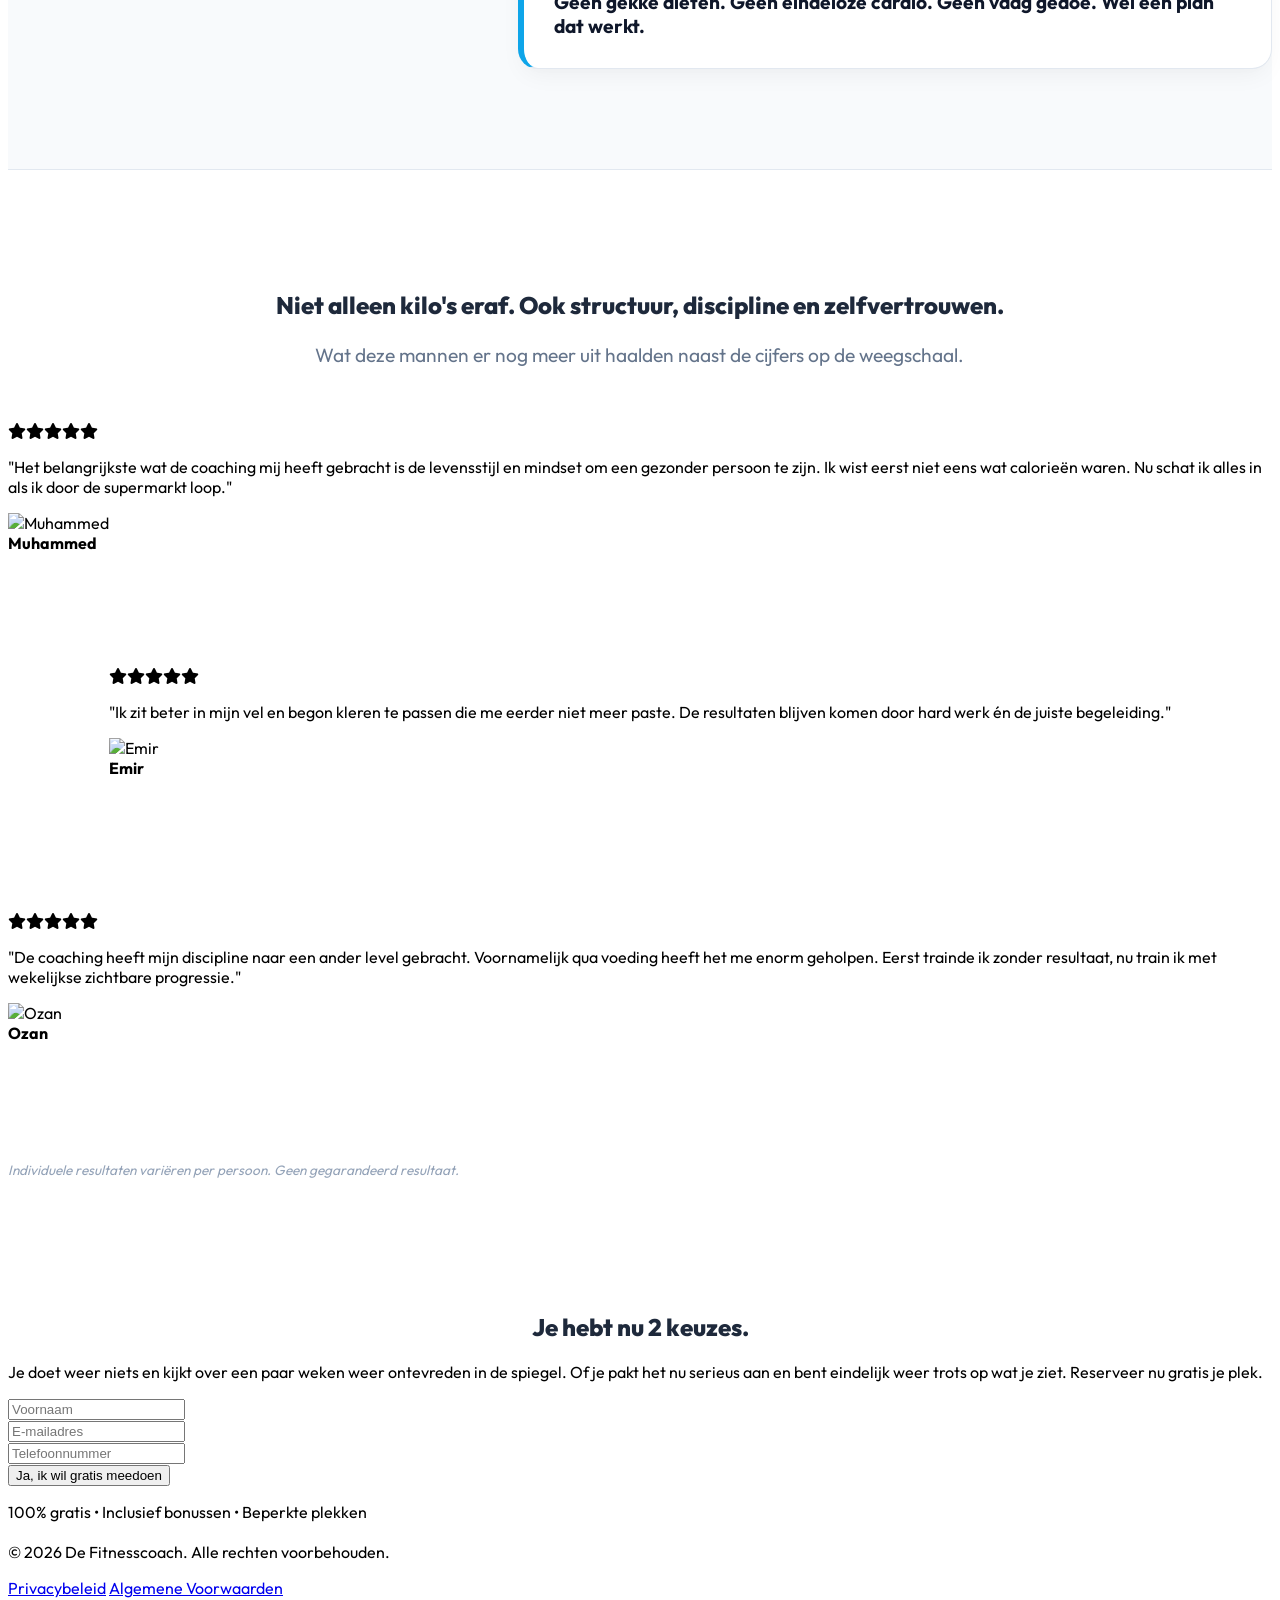
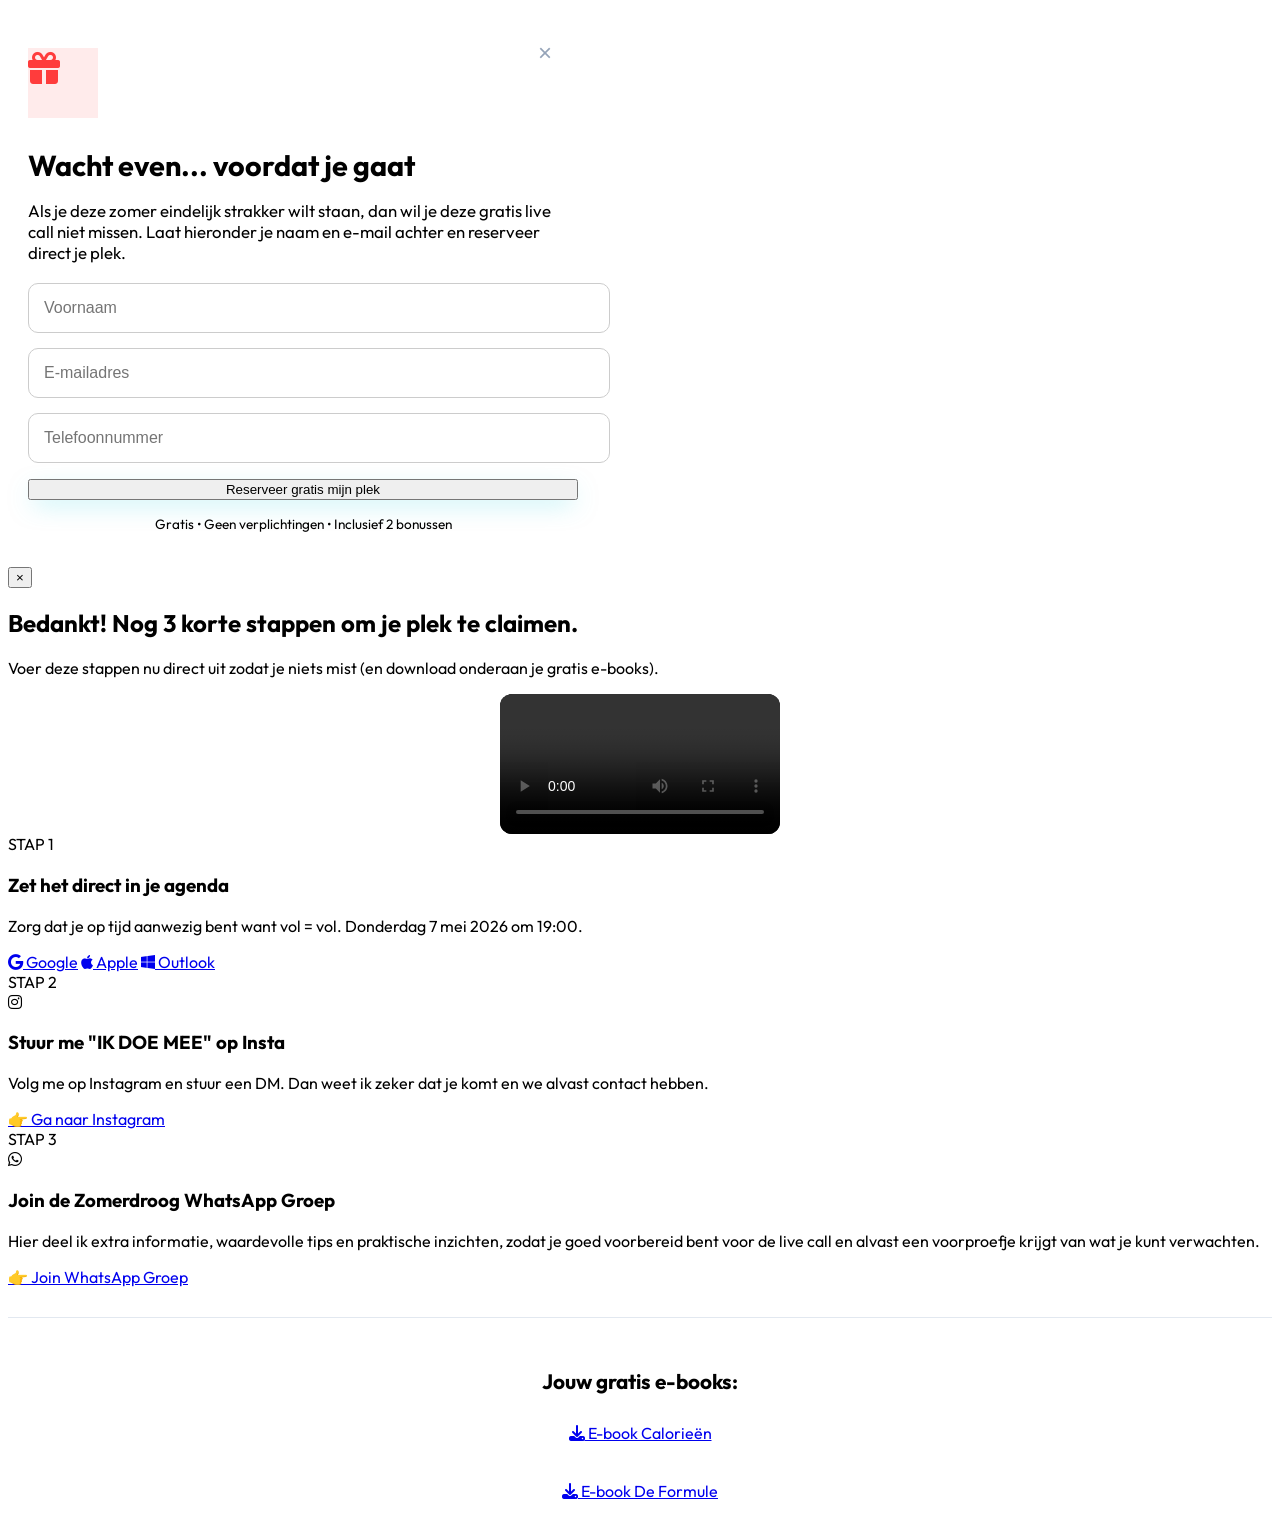
==== commit c8047893: "fix(images): use absolute Vercel URLs for all assets + ship SVG covers defitnesscoach.nl/livecallzom" ====
--- a/index.html
+++ b/index.html
@@ -159,7 +159,7 @@
                     <p class="review-text">"In de eerste 2 weken al 4 kilo eraf. Dat gaf zoveel vertrouwen dat ik ben blijven doorgaan. Uiteindelijk van 108 kg naar 96,5 kg. Niet alleen fysiek verschil, ook mentaal veel sterker."</p>
                     <div class="review-author">
                         <div style="width: 56px; height: 56px; border-radius: 50%; overflow: hidden; border: 2px solid var(--accent-cyan); margin-right: 10px; flex-shrink: 0; box-sizing: content-box;">
-                            <img src="Tekst Reviews/ser.jpeg" alt="Ser" style="width: 100%; height: 100%; object-fit: cover; object-position: 50% 22%; transform: scale(1.5); transform-origin: 50% 50%; border: none; display: block;">
+                            <img src="https://zomerdroog-webinar.vercel.app/Tekst%20Reviews/ser.jpeg" alt="Ser" style="width: 100%; height: 100%; object-fit: cover; object-position: 50% 22%; transform: scale(1.5); transform-origin: 50% 50%; border: none; display: block;">
                         </div>
                         <div class="author-info"><strong>Ser</strong></div>
                     </div>
@@ -168,7 +168,7 @@
                     <div class="stars"><i class="fa-solid fa-star"></i><i class="fa-solid fa-star"></i><i class="fa-solid fa-star"></i><i class="fa-solid fa-star"></i><i class="fa-solid fa-star"></i></div>
                     <p class="review-text">"De eerste 2 weken meteen 5 kilo eraf. Voor het eerst snapte ik echt wat werkt en hoe ik het volhoud. Uiteindelijk van ruim 100 kg naar 77 kg."</p>
                     <div class="review-author">
-                        <img src="Tekst Reviews/ali.jpg" alt="Ali">
+                        <img src="https://zomerdroog-webinar.vercel.app/Tekst%20Reviews/ali.jpg" alt="Ali">
                         <div class="author-info"><strong>Ali</strong></div>
                     </div>
                 </div>
@@ -176,7 +176,7 @@
                     <div class="stars"><i class="fa-solid fa-star"></i><i class="fa-solid fa-star"></i><i class="fa-solid fa-star"></i><i class="fa-solid fa-star"></i><i class="fa-solid fa-star"></i></div>
                     <p class="review-text">"In de eerste 2 weken al ruim 3 kilo kwijt. Daarna gewoon doorgegaan. Uiteindelijk 40 kilo afgevallen en nu train ik 4 keer per week consistent. Dat had ik vroeger nooit volgehouden."</p>
                     <div class="review-author">
-                        <img src="Tekst Reviews/bob.jpg" alt="Bob">
+                        <img src="https://zomerdroog-webinar.vercel.app/Tekst%20Reviews/bob.jpg" alt="Bob">
                         <div class="author-info"><strong>Bob</strong></div>
                     </div>
                 </div>
@@ -287,7 +287,7 @@
             <h2 class="section-title text-center" style="margin-bottom: 60px;">Waarom ik deze live call geef</h2>
             <div class="about-container" style="display: flex; gap: 60px; align-items: center; justify-content: center;">
                 <div class="about-image" style="flex: 1; text-align: center; max-width: 450px;">
-                    <img src="about-coach.jpg" alt="Coach" style="width: 100%; border-radius: 24px; box-shadow: 0 25px 50px -12px rgba(0,0,0,0.25);">
+                    <img src="https://zomerdroog-webinar.vercel.app/about-coach.jpg" alt="Coach" style="width: 100%; border-radius: 24px; box-shadow: 0 25px 50px -12px rgba(0,0,0,0.25);">
                 </div>
                 <div class="about-text" style="flex: 1; text-align: left;">
                     <p style="font-size: 1.2rem; color: #475569; margin-bottom: 20px; line-height: 1.6;">Ik zie veel mannen die wel willen veranderen, maar vastlopen in de verkeerde aanpak.</p>
@@ -314,7 +314,7 @@
                     <div class="stars"><i class="fa-solid fa-star"></i><i class="fa-solid fa-star"></i><i class="fa-solid fa-star"></i><i class="fa-solid fa-star"></i><i class="fa-solid fa-star"></i></div>
                     <p class="review-text">"Het belangrijkste wat de coaching mij heeft gebracht is de levensstijl en mindset om een gezonder persoon te zijn. Ik wist eerst niet eens wat calorieën waren. Nu schat ik alles in als ik door de supermarkt loop."</p>
                     <div class="review-author">
-                        <img src="Tekst Reviews/profile_1.png" alt="Muhammed">
+                        <img src="https://zomerdroog-webinar.vercel.app/Tekst%20Reviews/profile_1.png" alt="Muhammed">
                         <div class="author-info"><strong>Muhammed</strong></div>
                     </div>
                 </div>
@@ -323,7 +323,7 @@
                     <div class="stars"><i class="fa-solid fa-star"></i><i class="fa-solid fa-star"></i><i class="fa-solid fa-star"></i><i class="fa-solid fa-star"></i><i class="fa-solid fa-star"></i></div>
                     <p class="review-text">"Ik zit beter in mijn vel en begon kleren te passen die me eerder niet meer paste. De resultaten blijven komen door hard werk én de juiste begeleiding."</p>
                     <div class="review-author">
-                        <img src="Tekst Reviews/profile_2.png" alt="Emir">
+                        <img src="https://zomerdroog-webinar.vercel.app/Tekst%20Reviews/profile_2.png" alt="Emir">
                         <div class="author-info"><strong>Emir</strong></div>
                     </div>
                 </div>
@@ -332,7 +332,7 @@
                     <div class="stars"><i class="fa-solid fa-star"></i><i class="fa-solid fa-star"></i><i class="fa-solid fa-star"></i><i class="fa-solid fa-star"></i><i class="fa-solid fa-star"></i></div>
                     <p class="review-text">"De coaching heeft mijn discipline naar een ander level gebracht. Voornamelijk qua voeding heeft het me enorm geholpen. Eerst trainde ik zonder resultaat, nu train ik met wekelijkse zichtbare progressie."</p>
                     <div class="review-author">
-                        <img src="Tekst Reviews/profile_3.png" alt="Ozan">
+                        <img src="https://zomerdroog-webinar.vercel.app/Tekst%20Reviews/profile_3.png" alt="Ozan">
                         <div class="author-info"><strong>Ozan</strong></div>
                     </div>
                 </div>
